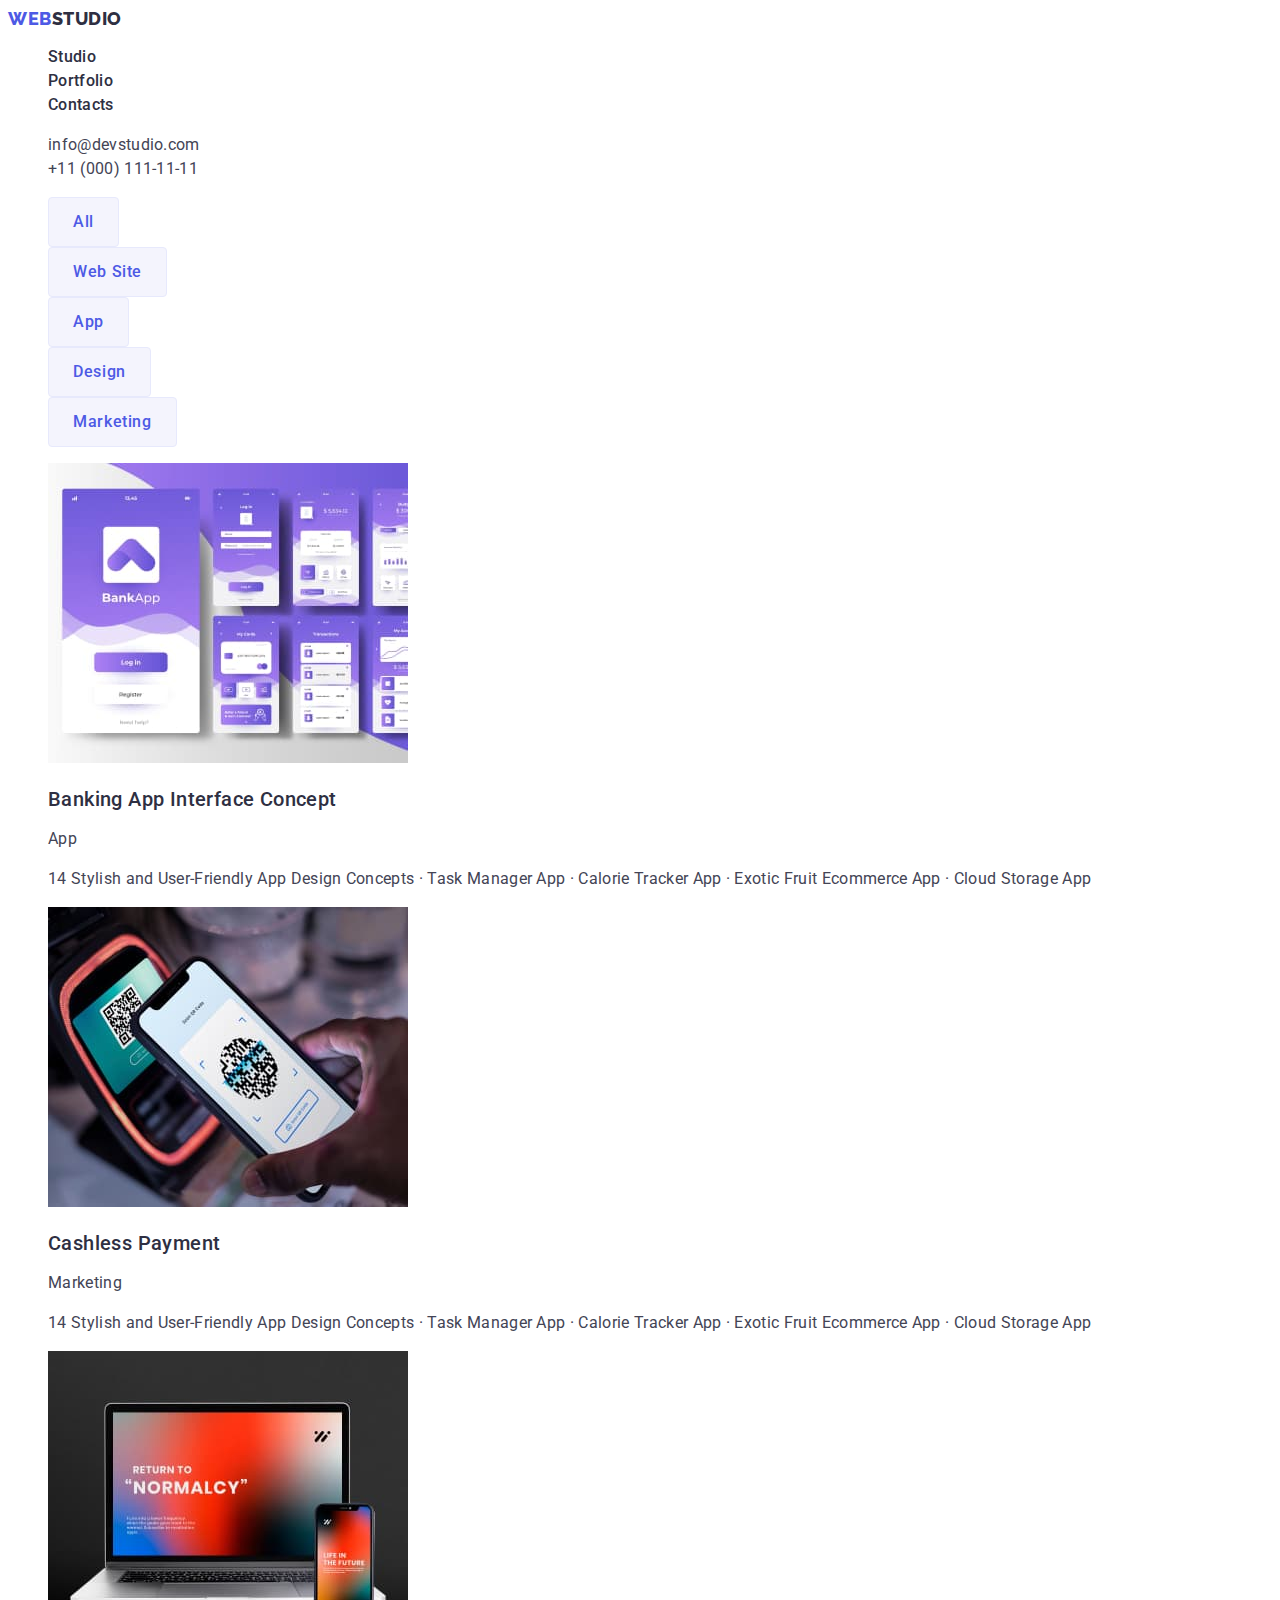
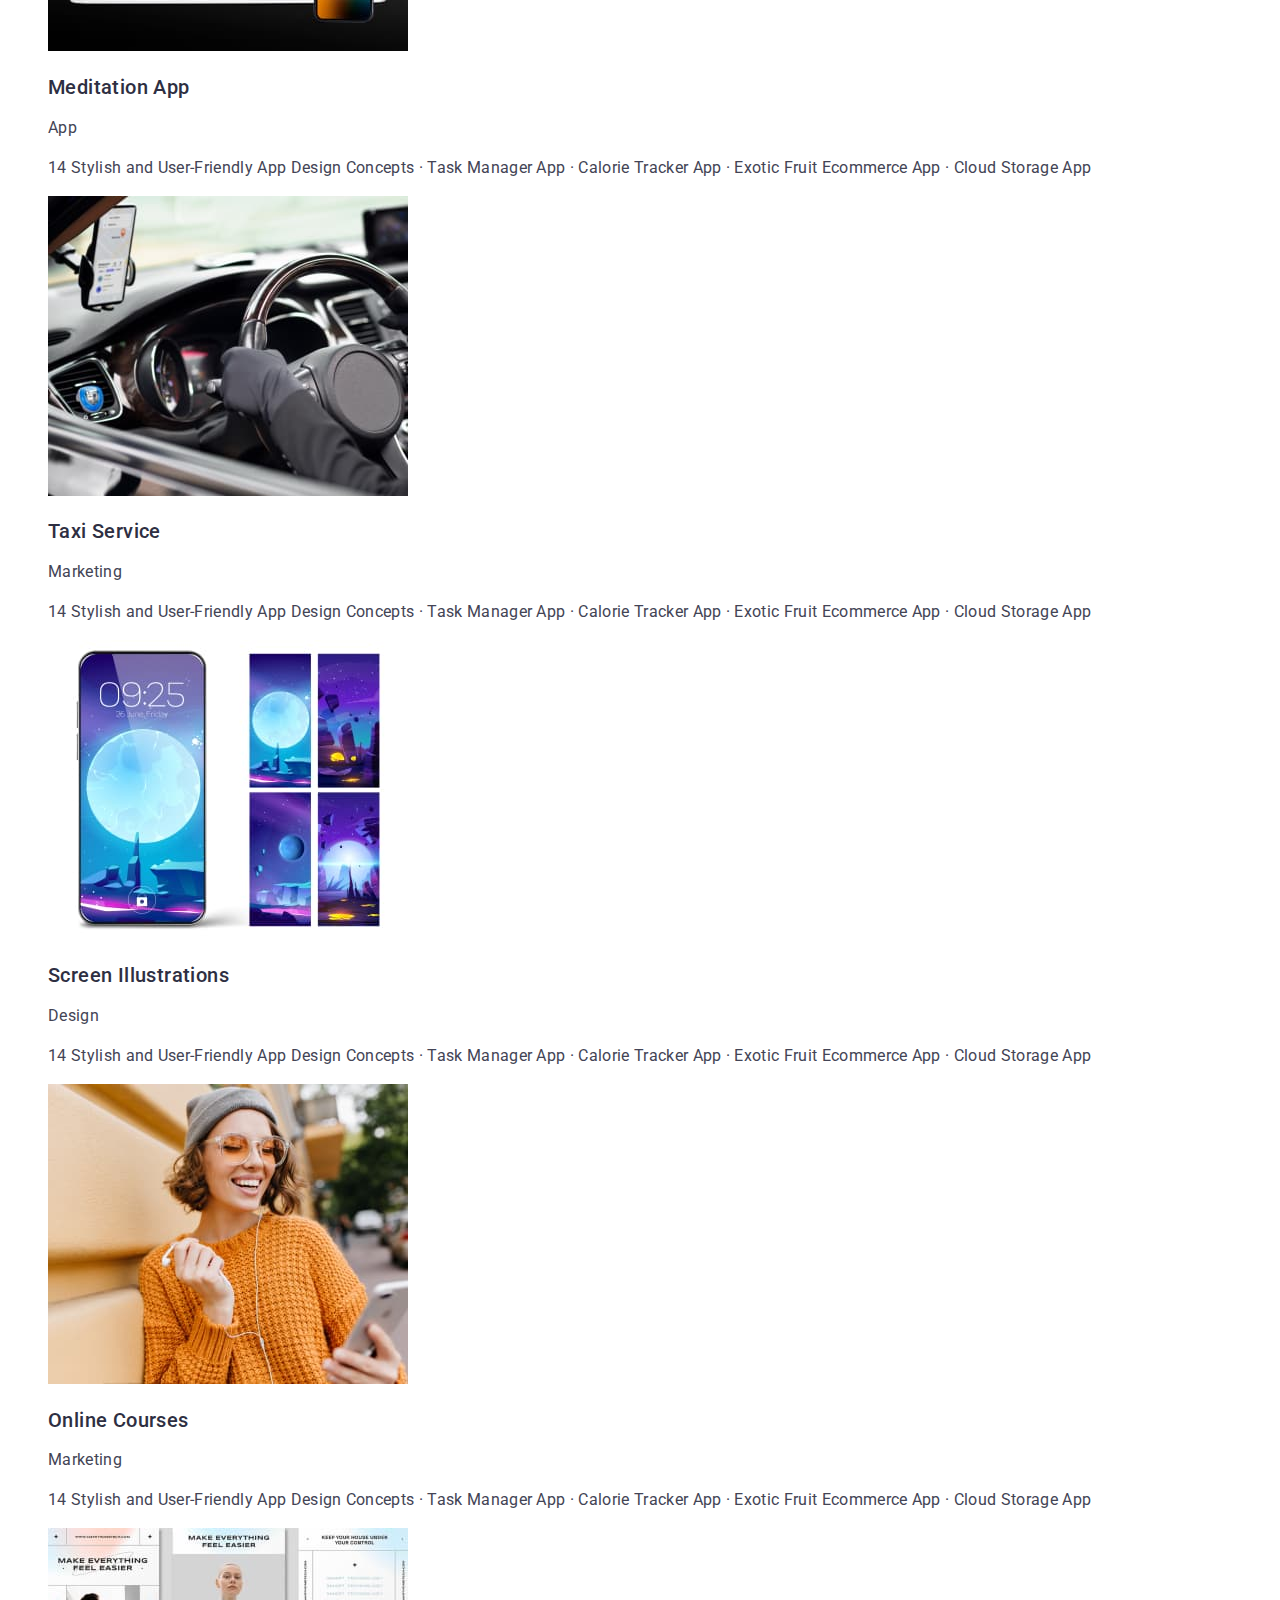
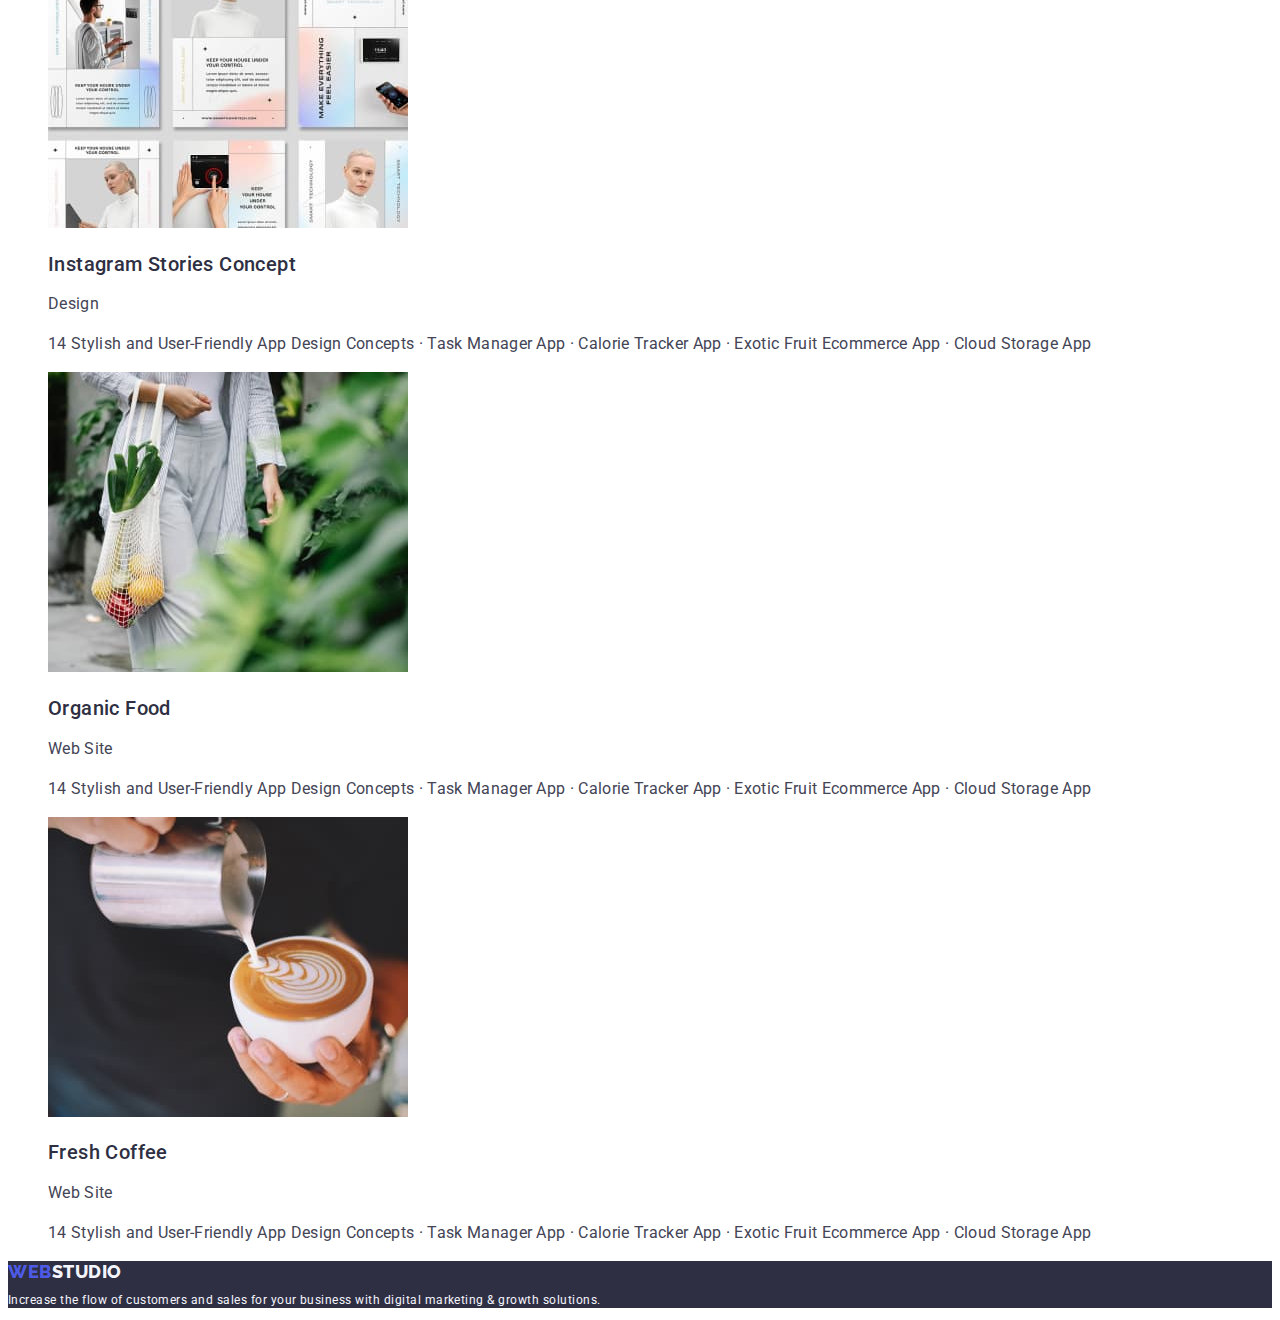
==== portfolio.html @ 677a444d "Initial commit" ====
<!DOCTYPE html>
<html lang="en">
  <head>
    <meta charset="UTF-8" />
    <meta http-equiv="X-UA-Compatible" content="IE=edge" />
    <meta name="viewport" content="width=device-width, initial-scale=1.0" />
    <title>Document</title>
    <link rel="preconnect" href="https://fonts.googleapis.com" />
    <link rel="preconnect" href="https://fonts.gstatic.com" crossorigin />
    <link
      href="https://fonts.googleapis.com/css2?family=Raleway:wght@800&family=Roboto:wght@400;500;700&display=swap"
      rel="stylesheet"
    />
    <link rel="stylesheet" href="./css/main.css" />
  </head>
  <body class="body">
    <!-- Header -->
    <header class="header">
      <nav>
        <a class="logo-left link" href="./index.html"
          >Web<span class="logo-right">Studio</span></a
        >
        <ul class="list">
          <li>
            <a class="nav-text link" href="./index.html">Studio</a>
          </li>
          <li>
            <a class="nav-text link" href="./portfolio.html">Portfolio</a>
          </li>
          <li>
            <a class="nav-text link" href="">Contacts</a>
          </li>
        </ul>
      </nav>
      <address class="contact-text">
        <ul class="list">
          <li>
            <a class="contact link" href="mailto:info@devstudio.com"
              >info@devstudio.com</a
            >
          </li>
          <li>
            <a class="contact link" href="tel:+110001111111"
              >+11 (000) 111-11-11</a
            >
          </li>
        </ul>
      </address>
    </header>
    <!-- Main -->
    <main>
      <!-- Portfolio section -->
      <section>
        <h1 hidden>Portfolio</h1>
        <!-- Filter / Kategoris -->
        <ul class="list">
          <li>
            <button class="btn-filter" type="button">All</button>
          </li>
          <li>
            <button class="btn-filter" type="button">Web Site</button>
          </li>
          <li>
            <button class="btn-filter" type="button">App</button>
          </li>
          <li>
            <button class="btn-filter" type="button">Design</button>
          </li>
          <li>
            <button class="btn-filter" type="button">Marketing</button>
          </li>
        </ul>
        <!-- Kategory -->
        <ul class="list">
          <li>
            <a class="link" href="">
              <img
                src="./images/portfolio/interface-concept.jpg"
                alt="Interface Concept"
                width="360"
                height="300"
              />
              <h2 class="title">Banking App Interface Concept</h2>
              <p class="text">App</p>
              <p class="text">
                14 Stylish and User-Friendly App Design Concepts · Task Manager
                App · Calorie Tracker App · Exotic Fruit Ecommerce App · Cloud
                Storage App
              </p>
            </a>
          </li>
          <li>
            <a class="link" href="">
              <img
                src="./images/portfolio/cashless-payment.jpg"
                alt="Cashless payment"
                width="360"
                height="300"
              />
              <h2 class="title">Cashless Payment</h2>
              <p class="text">Marketing</p>
              <p class="text">
                14 Stylish and User-Friendly App Design Concepts · Task Manager
                App · Calorie Tracker App · Exotic Fruit Ecommerce App · Cloud
                Storage App
              </p>
            </a>
          </li>
          <li>
            <a class="link" href="">
              <img
                src="./images/portfolio/meditation-app.jpg"
                alt="Meditation app"
                width="360"
                height="300"
              />
              <h2 class="title">Meditation App</h2>
              <p class="text">App</p>
              <p class="text">
                14 Stylish and User-Friendly App Design Concepts · Task Manager
                App · Calorie Tracker App · Exotic Fruit Ecommerce App · Cloud
                Storage App
              </p>
            </a>
          </li>
          <li>
            <a class="link" href="">
              <img
                src="./images/portfolio/taxi-service.jpg"
                alt="Taxi service"
                width="360"
                height="300"
              />
              <h2 class="title">Taxi Service</h2>
              <p class="text">Marketing</p>
              <p class="text">
                14 Stylish and User-Friendly App Design Concepts · Task Manager
                App · Calorie Tracker App · Exotic Fruit Ecommerce App · Cloud
                Storage App
              </p>
            </a>
          </li>
          <li>
            <a class="link" href="">
              <img
                src="./images/portfolio/screen-illustration.jpg"
                alt="Screen illustrations"
                width="360"
                height="300"
              />
              <h2 class="title">Screen Illustrations</h2>
              <p class="text">Design</p>
              <p class="text">
                14 Stylish and User-Friendly App Design Concepts · Task Manager
                App · Calorie Tracker App · Exotic Fruit Ecommerce App · Cloud
                Storage App
              </p>
            </a>
          </li>
          <li>
            <a class="link" href="">
              <img
                src="./images/portfolio/online-courses.jpg"
                alt="Online courses"
                width="360"
                height="300"
              />
              <h2 class="title">Online Courses</h2>
              <p class="text">Marketing</p>
              <p class="text">
                14 Stylish and User-Friendly App Design Concepts · Task Manager
                App · Calorie Tracker App · Exotic Fruit Ecommerce App · Cloud
                Storage App
              </p>
            </a>
          </li>
          <li>
            <a class="link" href="">
              <img
                src="./images/portfolio/instagram-concept.jpg"
                alt="Instagram concept"
                width="360"
                height="300"
              />
              <h2 class="title">Instagram Stories Concept</h2>
              <p class="text">Design</p>
              <p class="text">
                14 Stylish and User-Friendly App Design Concepts · Task Manager
                App · Calorie Tracker App · Exotic Fruit Ecommerce App · Cloud
                Storage App
              </p>
            </a>
          </li>
          <li>
            <a class="link" href="">
              <img
                src="./images/portfolio/organic-food.jpg"
                alt="Organic food"
                width="360"
                height="300"
              />
              <h2 class="title">Organic Food</h2>
              <p class="text">Web Site</p>
              <p class="text">
                14 Stylish and User-Friendly App Design Concepts · Task Manager
                App · Calorie Tracker App · Exotic Fruit Ecommerce App · Cloud
                Storage App
              </p>
            </a>
          </li>
          <li>
            <a class="link" href="">
              <img
                src="./images/portfolio/fresh-coffee.jpg"
                alt="Fresh coffee"
                width="360"
                height="300"
              />
              <h2 class="title">Fresh Coffee</h2>
              <p class="text">Web Site</p>
              <p class="text">
                14 Stylish and User-Friendly App Design Concepts · Task Manager
                App · Calorie Tracker App · Exotic Fruit Ecommerce App · Cloud
                Storage App
              </p>
            </a>
          </li>
        </ul>
      </section>
    </main>
    <!-- Footer -->
    <footer class="footer">
      <a class="logo-footer-left link" href="./index.html"
        >Web<span class="logo-footer-right">Studio</span></a
      >
      <p class="footer-text">
        Increase the flow of customers and sales for your business with digital
        marketing & growth solutions.
      </p>
    </footer>
  </body>
</html>
---- css/main.css ----
:root {
  --color-iris: #4d5ae5;
  --color-ocean: #404bbf;
  --color-navy-blue: #2e2f42;
  --color-green: #31d0aa;
  --color-slate: #434455;
  --color-light-slate: #8e8f99;
  --color-cornflower: #e7e9fc;
  --color-cloud: #f4f4fd;
  --color-navy-blue-modal: #2e2f42;
  --color-grey: #2e2f42;
  --color-white: #ffffff;
  --color-dairy: #fcfcfc;
}

body {
  background-color: var(--color-white);
  color: var(--color-slate);

  font-family: Roboto, sans-serif;
  line-height: 1.5;
  letter-spacing: 0.02em;
  text-transform: none;
}

/* Logo */

.logo-left {
  color: var(--color-iris);

  font-family: Raleway, sans-serif;
  font-weight: 800;
  font-size: 18px;
  line-height: 1.17;
  display: flex;
  align-items: center;
  letter-spacing: 0.03em;
  text-transform: uppercase;
}

.logo-right {
  color: var(--color-navy-blue);
}

.logo-footer-left {
  color: var(--color-iris);

  font-family: Raleway, sans-serif;
  font-weight: 800;
  font-size: 18px;
  line-height: 1.17;
  display: flex;
  align-items: center;
  letter-spacing: 0.03em;
  text-transform: uppercase;
}

.logo-footer-right {
  color: var(--color-cloud);
}

/* Link */

.link {
  text-decoration: none;
}

.nav-text {
  color: var(--color-navy-blue);

  font-weight: 500;
}

.nav-text:hover,
.nav-text:focus {
  color: var(--color-ocean);
  text-decoration: underline;
  border-radius: 2px;
}

.contact-text {
  font-style: normal;
}

.contact {
  color: inherit;
}

.contact:hover,
.contact:focus {
  color: var(--color-ocean);
}

/* Sections */

.section-hero {
  background-color: var(--color-navy-blue);
}

.section-team {
  background-color: var(--color-cloud);
}

.team-back {
  background-color: var(--color-white);
}

.footer {
  background-color: var(--color-navy-blue);
  color: var(--color-cloud);
}

/* Buttons */

.btn-hero {
  color: var(--color-white);
  background-color: var(--color-iris);
  box-shadow: 0px 4px 4px rgba(0, 0, 0, 0.15);
  border-radius: 4px;

  font-family: inherit;
  font-weight: 500;
  font-size: inherit;
  line-height: 1.5;
  letter-spacing: 0.04em;
  display: flex;
  flex-direction: row;
  align-items: flex-start;
  padding: 16px 32px;
  gap: 10px;

  cursor: pointer;
}

.btn-hero:hover,
.btn-hero:focus {
  background-color: var(--color-ocean);
}

.btn-filter {
  color: var(--color-iris);
  background-color: var(--color-cloud);
  border: 1px solid var(--color-cornflower);
  border-radius: 4px;

  font-family: inherit;
  font-weight: 500;
  font-size: 16px;
  line-height: 1.5;
  text-align: center;
  letter-spacing: 0.04em;
  display: flex;
  flex-direction: row;
  justify-content: center;
  align-items: center;
  padding: 12px 24px;

  cursor: pointer;
}

.btn-filter:hover,
.btn-filter:focus {
  color: var(--color-white);
  background-color: var(--color-ocean);
}

/* Text */

.text {
  color: var(--color-slate);

  font-size: 16px;
  line-height: 1.5;
  letter-spacing: 0.02em;
}

.hero-title {
  color: var(--color-white);

  font-size: 56px;
  font-weight: 700;
  line-height: 1.07;
  text-align: center;
  letter-spacing: 0.02em;
}

.section-title {
  color: var(--color-navy-blue);

  font-size: 36px;
  font-weight: 700;
  line-height: 1.11;
  text-align: center;
  text-transform: capitalize;
  letter-spacing: 0.02em;
}

.title {
  color: var(--color-navy-blue);

  font-size: 20px;
  font-weight: 500;
  line-height: 1.2;
  letter-spacing: 0.02em;
}

.footer-text {
  color: var(--color-cloud);

  font-size: 12px;
  line-height: 1.16;
  letter-spacing: 0.04em;
}

/* List */

.list {
  list-style-type: none;
}
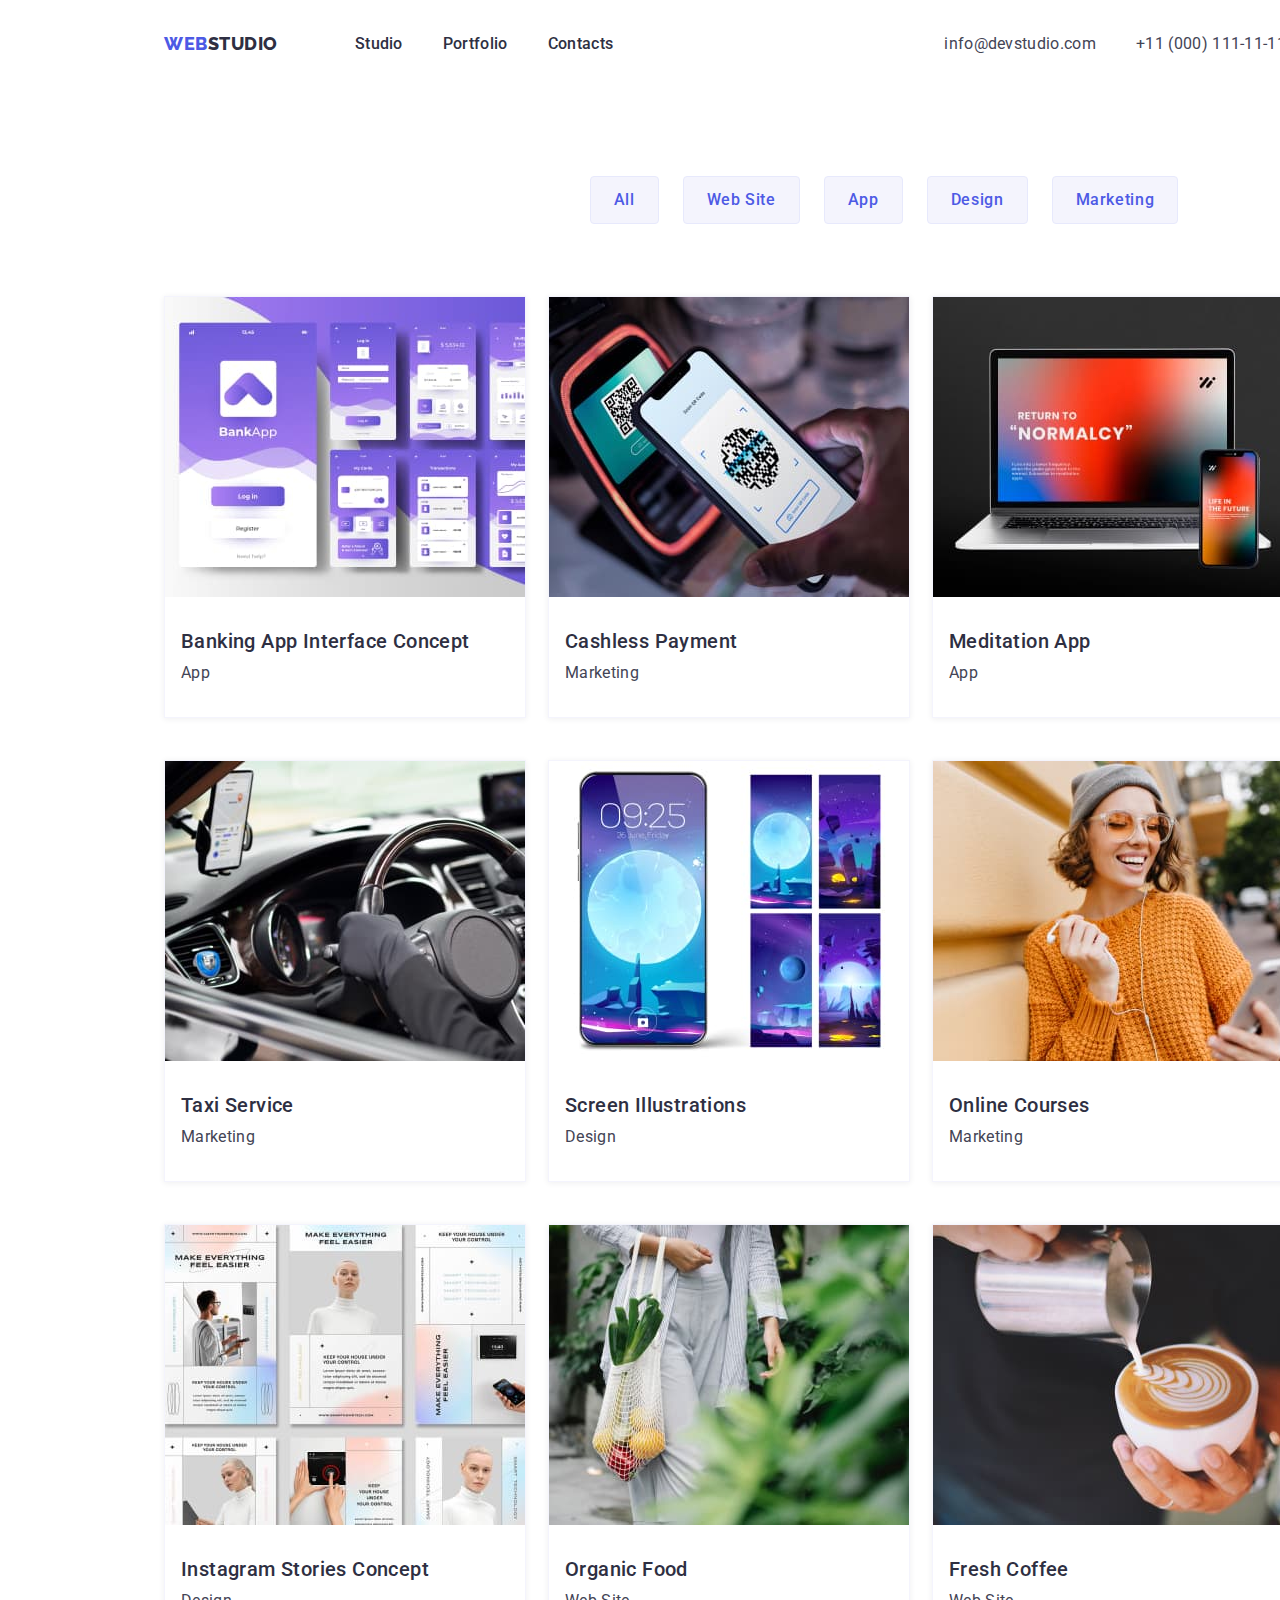
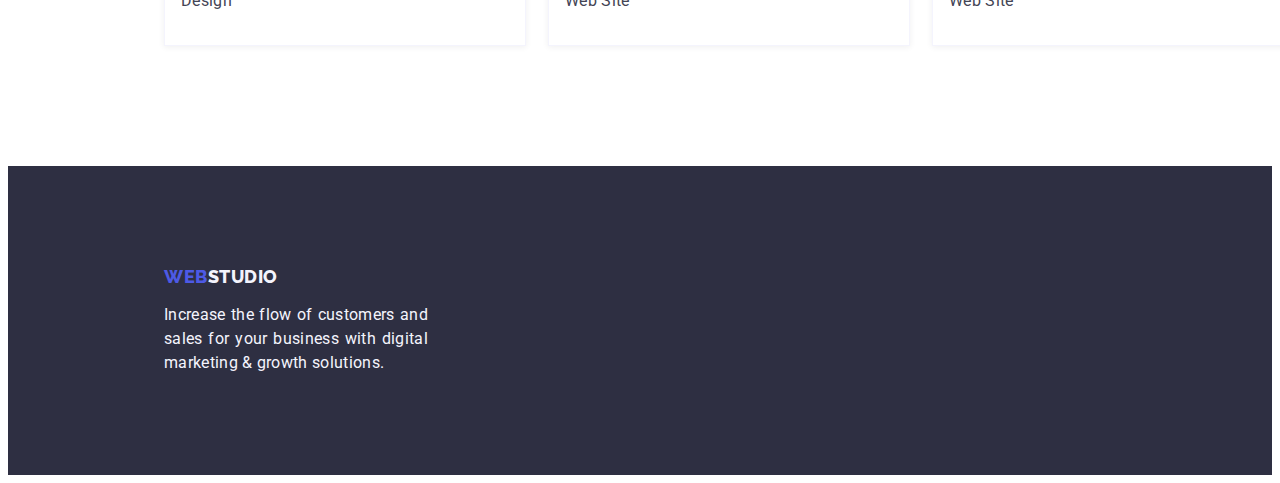
==== commit ca3be380: "HW3 v1.0" ====
--- a/portfolio.html
+++ b/portfolio.html
@@ -5,238 +5,257 @@
     <meta http-equiv="X-UA-Compatible" content="IE=edge" />
     <meta name="viewport" content="width=device-width, initial-scale=1.0" />
     <title>Document</title>
+    <link
+      rel="stylesheet"
+      href="https://cdnjs.cloudflare.com/ajax/libs/modern-normalize/1.1.0/modern-normalize.min.css"
+      integrity="sha512-wpPYUAdjBVSE4KJnH1VR1HeZfpl1ub8YT/NKx4PuQ5NmX2tKuGu6U/JRp5y+Y8XG2tV+wKQpNHVUX03MfMFn9Q=="
+      crossorigin="anonymous"
+      referrerpolicy="no-referrer"
+    />
     <link rel="preconnect" href="https://fonts.googleapis.com" />
     <link rel="preconnect" href="https://fonts.gstatic.com" crossorigin />
     <link
-      href="https://fonts.googleapis.com/css2?family=Raleway:wght@800&family=Roboto:wght@400;500;700&display=swap"
+      href="https://fonts.googleapis.com/css2?family=Raleway:wght@800&family=Roboto:wght@400;500;700;900&display=swap"
       rel="stylesheet"
     />
     <link rel="stylesheet" href="./css/main.css" />
   </head>
-  <body class="body">
+  <body>
     <!-- Header -->
-    <header class="header">
-      <nav>
-        <a class="logo-left link" href="./index.html"
-          >Web<span class="logo-right">Studio</span></a
+    <header>
+      <div class="header-container container">
+        <a class="header-logo-left link" href="./index.html"
+          >Web<span class="header-logo-right">Studio</span></a
         >
-        <ul class="list">
-          <li>
-            <a class="nav-text link" href="./index.html">Studio</a>
-          </li>
-          <li>
-            <a class="nav-text link" href="./portfolio.html">Portfolio</a>
-          </li>
-          <li>
-            <a class="nav-text link" href="">Contacts</a>
-          </li>
-        </ul>
-      </nav>
-      <address class="contact-text">
-        <ul class="list">
-          <li>
-            <a class="contact link" href="mailto:info@devstudio.com"
-              >info@devstudio.com</a
-            >
-          </li>
-          <li>
-            <a class="contact link" href="tel:+110001111111"
-              >+11 (000) 111-11-11</a
-            >
-          </li>
-        </ul>
-      </address>
+        <nav>
+          <ul class="header-nav list">
+            <li>
+              <a class="header-nav-link link" href="./index.html">Studio</a>
+            </li>
+            <li>
+              <a class="header-nav-link link" href="./portfolio.html"
+                >Portfolio</a
+              >
+            </li>
+            <li>
+              <a class="header-nav-link link" href="">Contacts</a>
+            </li>
+          </ul>
+        </nav>
+        <address>
+          <ul class="header-contact-list list">
+            <li>
+              <a class="header-contact link" href="mailto:info@devstudio.com"
+                >info@devstudio.com</a
+              >
+            </li>
+            <li>
+              <a class="header-contact link" href="tel:+110001111111"
+                >+11 (000) 111-11-11</a
+              >
+            </li>
+          </ul>
+        </address>
+      </div>
     </header>
     <!-- Main -->
     <main>
       <!-- Portfolio section -->
       <section>
-        <h1 hidden>Portfolio</h1>
-        <!-- Filter / Kategoris -->
-        <ul class="list">
-          <li>
-            <button class="btn-filter" type="button">All</button>
-          </li>
-          <li>
-            <button class="btn-filter" type="button">Web Site</button>
-          </li>
-          <li>
-            <button class="btn-filter" type="button">App</button>
-          </li>
-          <li>
-            <button class="btn-filter" type="button">Design</button>
-          </li>
-          <li>
-            <button class="btn-filter" type="button">Marketing</button>
-          </li>
-        </ul>
+        <div class="container">
+          <h1 hidden>Portfolio</h1>
+          <!-- Filter / Kategoris -->
+          <ul class="filter list">
+            <li>
+              <button class="filter-button" type="button">All</button>
+            </li>
+            <li>
+              <button class="filter-button" type="button">Web Site</button>
+            </li>
+            <li>
+              <button class="filter-button" type="button">App</button>
+            </li>
+            <li>
+              <button class="filter-button" type="button">Design</button>
+            </li>
+            <li>
+              <button class="filter-button" type="button">Marketing</button>
+            </li>
+          </ul>
+        </div>
         <!-- Kategory -->
-        <ul class="list">
-          <li>
-            <a class="link" href="">
-              <img
-                src="./images/portfolio/interface-concept.jpg"
-                alt="Interface Concept"
-                width="360"
-                height="300"
-              />
-              <h2 class="title">Banking App Interface Concept</h2>
-              <p class="text">App</p>
-              <p class="text">
-                14 Stylish and User-Friendly App Design Concepts · Task Manager
-                App · Calorie Tracker App · Exotic Fruit Ecommerce App · Cloud
-                Storage App
-              </p>
-            </a>
-          </li>
-          <li>
-            <a class="link" href="">
-              <img
-                src="./images/portfolio/cashless-payment.jpg"
-                alt="Cashless payment"
-                width="360"
-                height="300"
-              />
-              <h2 class="title">Cashless Payment</h2>
-              <p class="text">Marketing</p>
-              <p class="text">
-                14 Stylish and User-Friendly App Design Concepts · Task Manager
-                App · Calorie Tracker App · Exotic Fruit Ecommerce App · Cloud
-                Storage App
-              </p>
-            </a>
-          </li>
-          <li>
-            <a class="link" href="">
-              <img
-                src="./images/portfolio/meditation-app.jpg"
-                alt="Meditation app"
-                width="360"
-                height="300"
-              />
-              <h2 class="title">Meditation App</h2>
-              <p class="text">App</p>
-              <p class="text">
-                14 Stylish and User-Friendly App Design Concepts · Task Manager
-                App · Calorie Tracker App · Exotic Fruit Ecommerce App · Cloud
-                Storage App
-              </p>
-            </a>
-          </li>
-          <li>
-            <a class="link" href="">
-              <img
-                src="./images/portfolio/taxi-service.jpg"
-                alt="Taxi service"
-                width="360"
-                height="300"
-              />
-              <h2 class="title">Taxi Service</h2>
-              <p class="text">Marketing</p>
-              <p class="text">
-                14 Stylish and User-Friendly App Design Concepts · Task Manager
-                App · Calorie Tracker App · Exotic Fruit Ecommerce App · Cloud
-                Storage App
-              </p>
-            </a>
-          </li>
-          <li>
-            <a class="link" href="">
-              <img
-                src="./images/portfolio/screen-illustration.jpg"
-                alt="Screen illustrations"
-                width="360"
-                height="300"
-              />
-              <h2 class="title">Screen Illustrations</h2>
-              <p class="text">Design</p>
-              <p class="text">
-                14 Stylish and User-Friendly App Design Concepts · Task Manager
-                App · Calorie Tracker App · Exotic Fruit Ecommerce App · Cloud
-                Storage App
-              </p>
-            </a>
-          </li>
-          <li>
-            <a class="link" href="">
-              <img
-                src="./images/portfolio/online-courses.jpg"
-                alt="Online courses"
-                width="360"
-                height="300"
-              />
-              <h2 class="title">Online Courses</h2>
-              <p class="text">Marketing</p>
-              <p class="text">
-                14 Stylish and User-Friendly App Design Concepts · Task Manager
-                App · Calorie Tracker App · Exotic Fruit Ecommerce App · Cloud
-                Storage App
-              </p>
-            </a>
-          </li>
-          <li>
-            <a class="link" href="">
-              <img
-                src="./images/portfolio/instagram-concept.jpg"
-                alt="Instagram concept"
-                width="360"
-                height="300"
-              />
-              <h2 class="title">Instagram Stories Concept</h2>
-              <p class="text">Design</p>
-              <p class="text">
-                14 Stylish and User-Friendly App Design Concepts · Task Manager
-                App · Calorie Tracker App · Exotic Fruit Ecommerce App · Cloud
-                Storage App
-              </p>
-            </a>
-          </li>
-          <li>
-            <a class="link" href="">
-              <img
-                src="./images/portfolio/organic-food.jpg"
-                alt="Organic food"
-                width="360"
-                height="300"
-              />
-              <h2 class="title">Organic Food</h2>
-              <p class="text">Web Site</p>
-              <p class="text">
-                14 Stylish and User-Friendly App Design Concepts · Task Manager
-                App · Calorie Tracker App · Exotic Fruit Ecommerce App · Cloud
-                Storage App
-              </p>
-            </a>
-          </li>
-          <li>
-            <a class="link" href="">
-              <img
-                src="./images/portfolio/fresh-coffee.jpg"
-                alt="Fresh coffee"
-                width="360"
-                height="300"
-              />
-              <h2 class="title">Fresh Coffee</h2>
-              <p class="text">Web Site</p>
-              <p class="text">
-                14 Stylish and User-Friendly App Design Concepts · Task Manager
-                App · Calorie Tracker App · Exotic Fruit Ecommerce App · Cloud
-                Storage App
-              </p>
-            </a>
-          </li>
-        </ul>
+        <div class="container">
+          <ul class="portfolio list">
+            <li class="portfolio-card">
+              <a class="link" href="">
+                <img
+                  src="./images/portfolio/interface-concept.jpg"
+                  alt="Interface Concept"
+                  width="360"
+                  height="300"
+                />
+                <h2 class="title portfolio-title">
+                  Banking App Interface Concept
+                </h2>
+                <p class="text portfolio-text">App</p>
+                <p hidden class="text">
+                  14 Stylish and User-Friendly App Design Concepts · Task
+                  Manager App · Calorie Tracker App · Exotic Fruit Ecommerce App
+                  · Cloud Storage App
+                </p>
+              </a>
+            </li>
+            <li class="portfolio-card">
+              <a class="link" href="">
+                <img
+                  src="./images/portfolio/cashless-payment.jpg"
+                  alt="Cashless payment"
+                  width="360"
+                  height="300"
+                />
+                <h2 class="title portfolio-title">Cashless Payment</h2>
+                <p class="text portfolio-text">Marketing</p>
+                <p hidden class="text">
+                  14 Stylish and User-Friendly App Design Concepts · Task
+                  Manager App · Calorie Tracker App · Exotic Fruit Ecommerce App
+                  · Cloud Storage App
+                </p>
+              </a>
+            </li>
+            <li class="portfolio-card">
+              <a class="link" href="">
+                <img
+                  src="./images/portfolio/meditation-app.jpg"
+                  alt="Meditation app"
+                  width="360"
+                  height="300"
+                />
+                <h2 class="title portfolio-title">Meditation App</h2>
+                <p class="text portfolio-text">App</p>
+                <p hidden class="text">
+                  14 Stylish and User-Friendly App Design Concepts · Task
+                  Manager App · Calorie Tracker App · Exotic Fruit Ecommerce App
+                  · Cloud Storage App
+                </p>
+              </a>
+            </li>
+            <li class="portfolio-card">
+              <a class="link" href="">
+                <img
+                  src="./images/portfolio/taxi-service.jpg"
+                  alt="Taxi service"
+                  width="360"
+                  height="300"
+                />
+                <h2 class="title portfolio-title">Taxi Service</h2>
+                <p class="text portfolio-text">Marketing</p>
+                <p hidden class="text">
+                  14 Stylish and User-Friendly App Design Concepts · Task
+                  Manager App · Calorie Tracker App · Exotic Fruit Ecommerce App
+                  · Cloud Storage App
+                </p>
+              </a>
+            </li>
+            <li class="portfolio-card">
+              <a class="link" href="">
+                <img
+                  src="./images/portfolio/screen-illustration.jpg"
+                  alt="Screen illustrations"
+                  width="360"
+                  height="300"
+                />
+                <h2 class="title portfolio-title">Screen Illustrations</h2>
+                <p class="text portfolio-text">Design</p>
+                <p hidden class="text">
+                  14 Stylish and User-Friendly App Design Concepts · Task
+                  Manager App · Calorie Tracker App · Exotic Fruit Ecommerce App
+                  · Cloud Storage App
+                </p>
+              </a>
+            </li>
+            <li class="portfolio-card">
+              <a class="link" href="">
+                <img
+                  src="./images/portfolio/online-courses.jpg"
+                  alt="Online courses"
+                  width="360"
+                  height="300"
+                />
+                <h2 class="title portfolio-title">Online Courses</h2>
+                <p class="text portfolio-text">Marketing</p>
+                <p hidden class="text">
+                  14 Stylish and User-Friendly App Design Concepts · Task
+                  Manager App · Calorie Tracker App · Exotic Fruit Ecommerce App
+                  · Cloud Storage App
+                </p>
+              </a>
+            </li>
+            <li class="portfolio-card">
+              <a class="link" href="">
+                <img
+                  src="./images/portfolio/instagram-concept.jpg"
+                  alt="Instagram concept"
+                  width="360"
+                  height="300"
+                />
+                <h2 class="title portfolio-title">Instagram Stories Concept</h2>
+                <p class="text portfolio-text">Design</p>
+                <p hidden class="text">
+                  14 Stylish and User-Friendly App Design Concepts · Task
+                  Manager App · Calorie Tracker App · Exotic Fruit Ecommerce App
+                  · Cloud Storage App
+                </p>
+              </a>
+            </li>
+            <li class="portfolio-card">
+              <a class="link" href="">
+                <img
+                  src="./images/portfolio/organic-food.jpg"
+                  alt="Organic food"
+                  width="360"
+                  height="300"
+                />
+                <h2 class="title portfolio-title">Organic Food</h2>
+                <p class="text portfolio-text">Web Site</p>
+                <p hidden class="text">
+                  14 Stylish and User-Friendly App Design Concepts · Task
+                  Manager App · Calorie Tracker App · Exotic Fruit Ecommerce App
+                  · Cloud Storage App
+                </p>
+              </a>
+            </li>
+            <li class="portfolio-card">
+              <a class="link" href="">
+                <img
+                  src="./images/portfolio/fresh-coffee.jpg"
+                  alt="Fresh coffee"
+                  width="360"
+                  height="300"
+                />
+                <h2 class="title portfolio-title">Fresh Coffee</h2>
+                <p class="text portfolio-text">Web Site</p>
+                <p hidden class="text">
+                  14 Stylish and User-Friendly App Design Concepts · Task
+                  Manager App · Calorie Tracker App · Exotic Fruit Ecommerce App
+                  · Cloud Storage App
+                </p>
+              </a>
+            </li>
+          </ul>
+        </div>
       </section>
     </main>
     <!-- Footer -->
     <footer class="footer">
-      <a class="logo-footer-left link" href="./index.html"
-        >Web<span class="logo-footer-right">Studio</span></a
-      >
-      <p class="footer-text">
-        Increase the flow of customers and sales for your business with digital
-        marketing & growth solutions.
-      </p>
+      <div class="container">
+        <a class="logo-footer-left link" href="./index.html"
+          >Web<span class="logo-footer-right">Studio</span></a
+        >
+        <p class="footer-text">
+          Increase the flow of customers and sales for your business with
+          digital marketing & growth solutions.
+        </p>
+      </div>
     </footer>
   </body>
 </html>
--- a/css/main.css
+++ b/css/main.css
@@ -23,96 +23,174 @@
   text-transform: none;
 }
 
-/* Logo */
-
-.logo-left {
+/* Reset start */
+
+h1,
+h2,
+h3,
+h4,
+h5,
+h6,
+p {
+  margin: 0;
+}
+
+img {
+  display: block;
+}
+
+.list {
+  list-style-type: none;
+  padding: 0;
+  margin: 0;
+}
+
+button {
+  cursor: pointer;
+}
+
+.container {
+  width: 1440px;
+  margin: 0 auto;
+  padding: 0 156px;
+
+  /* outline: 2px solid red;
+  outline-offset: -2px; */
+}
+
+/* Link */
+
+.link {
+  text-decoration: none;
+}
+
+/* Text */
+
+.section-title {
+  color: var(--color-navy-blue);
+
+  font-size: 36px;
+  font-weight: 700;
+  line-height: 1.11;
+  text-align: center;
+  text-transform: capitalize;
+  letter-spacing: 0.02em;
+
+  padding: 120px 0 72px 0;
+}
+
+.title {
+  color: var(--color-navy-blue);
+
+  font-size: 20px;
+  font-weight: 500;
+  line-height: 1.2;
+  letter-spacing: 0.02em;
+
+  margin-top: 120px;
+}
+
+.text {
+  color: var(--color-slate);
+
+  font-size: 16px;
+  max-width: 264px;
+  line-height: 1.5;
+  letter-spacing: 0.02em;
+
+  margin-top: 8px;
+}
+
+/* Header */
+
+.header-container {
+  display: flex;
+  align-items: center;
+}
+
+.header-logo-left {
   color: var(--color-iris);
 
   font-family: Raleway, sans-serif;
   font-weight: 800;
   font-size: 18px;
   line-height: 1.17;
-  display: flex;
-  align-items: center;
   letter-spacing: 0.03em;
   text-transform: uppercase;
-}
-
-.logo-right {
+
+  display: flex;
+  align-items: center;
+  margin-right: 77px;
+}
+
+.header-logo-right {
   color: var(--color-navy-blue);
 }
 
-.logo-footer-left {
-  color: var(--color-iris);
-
-  font-family: Raleway, sans-serif;
-  font-weight: 800;
-  font-size: 18px;
-  line-height: 1.17;
-  display: flex;
-  align-items: center;
-  letter-spacing: 0.03em;
-  text-transform: uppercase;
-}
-
-.logo-footer-right {
-  color: var(--color-cloud);
-}
-
-/* Link */
-
-.link {
-  text-decoration: none;
-}
-
-.nav-text {
+.header-nav {
+  display: flex;
+  align-items: center;
+  margin-right: 331px;
+  gap: 40px;
+}
+
+.header-nav-link {
   color: var(--color-navy-blue);
 
   font-weight: 500;
-}
-
-.nav-text:hover,
-.nav-text:focus {
+
+  display: block;
+  padding: 24px 0;
+}
+
+.header-nav-link:hover,
+.header-nav-link:focus {
   color: var(--color-ocean);
   text-decoration: underline;
   border-radius: 2px;
 }
 
-.contact-text {
+.header-contact-list {
   font-style: normal;
-}
-
-.contact {
+
+  display: flex;
+  gap: 40px;
+}
+
+.header-contact {
   color: inherit;
-}
-
-.contact:hover,
-.contact:focus {
+
+  display: block;
+  padding: 24px 0;
+}
+
+.header-contact:hover,
+.header-contact:focus {
   color: var(--color-ocean);
 }
 
-/* Sections */
-
-.section-hero {
+/* Hero section */
+
+.hero {
   background-color: var(--color-navy-blue);
-}
-
-.section-team {
-  background-color: var(--color-cloud);
-}
-
-.team-back {
-  background-color: var(--color-white);
-}
-
-.footer {
-  background-color: var(--color-navy-blue);
-  color: var(--color-cloud);
-}
-
-/* Buttons */
-
-.btn-hero {
+  height: 603px;
+}
+
+.hero-title {
+  color: var(--color-white);
+
+  width: 492px;
+
+  font-size: 56px;
+  font-weight: 600;
+  line-height: 1.07;
+  text-align: center;
+
+  margin: 0 auto;
+  padding: 192px 0 48px 0;
+}
+
+.hero-button {
   color: var(--color-white);
   background-color: var(--color-iris);
   box-shadow: 0px 4px 4px rgba(0, 0, 0, 0.15);
@@ -123,13 +201,12 @@
   font-size: inherit;
   line-height: 1.5;
   letter-spacing: 0.04em;
-  display: flex;
-  flex-direction: row;
+
+  display: flex;
   align-items: flex-start;
   padding: 16px 32px;
   gap: 10px;
-
-  cursor: pointer;
+  margin: 0 auto;
 }
 
 .btn-hero:hover,
@@ -137,7 +214,93 @@
   background-color: var(--color-ocean);
 }
 
-.btn-filter {
+/* About section */
+
+.about {
+  display: flex;
+  gap: 24px;
+}
+
+/* Gallery section */
+
+.gallery {
+  display: flex;
+  gap: 24px;
+  margin-bottom: 120px;
+}
+
+/* Team section */
+
+.team {
+  background-color: var(--color-cloud);
+}
+
+.team-list {
+  display: flex;
+  gap: 24px;
+}
+
+.team-card {
+  background-color: var(--color-white);
+
+  display: flex;
+  flex-direction: column;
+  align-items: center;
+  margin-bottom: 120px;
+}
+
+.team-title {
+  margin-top: 32px;
+}
+
+.team-text {
+  margin-bottom: 32px;
+}
+
+/* Footer section */
+
+.footer {
+  background-color: var(--color-navy-blue);
+}
+
+.logo-footer-left {
+  color: var(--color-iris);
+
+  font-family: Raleway, sans-serif;
+  font-weight: 800;
+  font-size: 18px;
+  line-height: 1.17;
+  letter-spacing: 0.03em;
+  text-transform: uppercase;
+
+  display: block;
+  padding: 100px 0 16px 0;
+}
+
+.logo-footer-right {
+  color: var(--color-cloud);
+}
+
+.footer-text {
+  color: var(--color-cloud);
+
+  width: 264px;
+
+  text-align: justify;
+  padding-bottom: 100px;
+}
+
+/* Portfolio section */
+/* Filter */
+
+.filter {
+  display: flex;
+  justify-content: center;
+  margin: 96px 0 72px 0;
+  gap: 24px;
+}
+
+.filter-button {
   color: var(--color-iris);
   background-color: var(--color-cloud);
   border: 1px solid var(--color-cornflower);
@@ -149,71 +312,39 @@
   line-height: 1.5;
   text-align: center;
   letter-spacing: 0.04em;
+
   display: flex;
   flex-direction: row;
   justify-content: center;
   align-items: center;
-  padding: 12px 24px;
-
-  cursor: pointer;
-}
-
-.btn-filter:hover,
-.btn-filter:focus {
+  padding: 11px 23px;
+}
+
+.filter-button:hover,
+.filter-button:focus {
   color: var(--color-white);
   background-color: var(--color-ocean);
 }
 
-/* Text */
-
-.text {
-  color: var(--color-slate);
-
-  font-size: 16px;
-  line-height: 1.5;
-  letter-spacing: 0.02em;
-}
-
-.hero-title {
-  color: var(--color-white);
-
-  font-size: 56px;
-  font-weight: 700;
-  line-height: 1.07;
-  text-align: center;
-  letter-spacing: 0.02em;
-}
-
-.section-title {
-  color: var(--color-navy-blue);
-
-  font-size: 36px;
-  font-weight: 700;
-  line-height: 1.11;
-  text-align: center;
-  text-transform: capitalize;
-  letter-spacing: 0.02em;
-}
-
-.title {
-  color: var(--color-navy-blue);
-
-  font-size: 20px;
-  font-weight: 500;
-  line-height: 1.2;
-  letter-spacing: 0.02em;
-}
-
-.footer-text {
-  color: var(--color-cloud);
-
-  font-size: 12px;
-  line-height: 1.16;
-  letter-spacing: 0.04em;
-}
-
-/* List */
-
-.list {
-  list-style-type: none;
-}
+/* Portfolio */
+
+.portfolio {
+  display: flex;
+  flex-wrap: wrap;
+  gap: 42px 22px;
+  margin-bottom: 120px;
+}
+
+.portfolio-card {
+  background: var(--color-white);
+  border: 0.5px solid var(--color-cloud);
+  box-shadow: 0px 1px 6px rgba(46, 47, 66, 0.08);
+}
+
+.portfolio-title {
+  margin: 32px 0 0 16px;
+}
+
+.portfolio-text {
+  margin: 8px 0 32px 16px;
+}
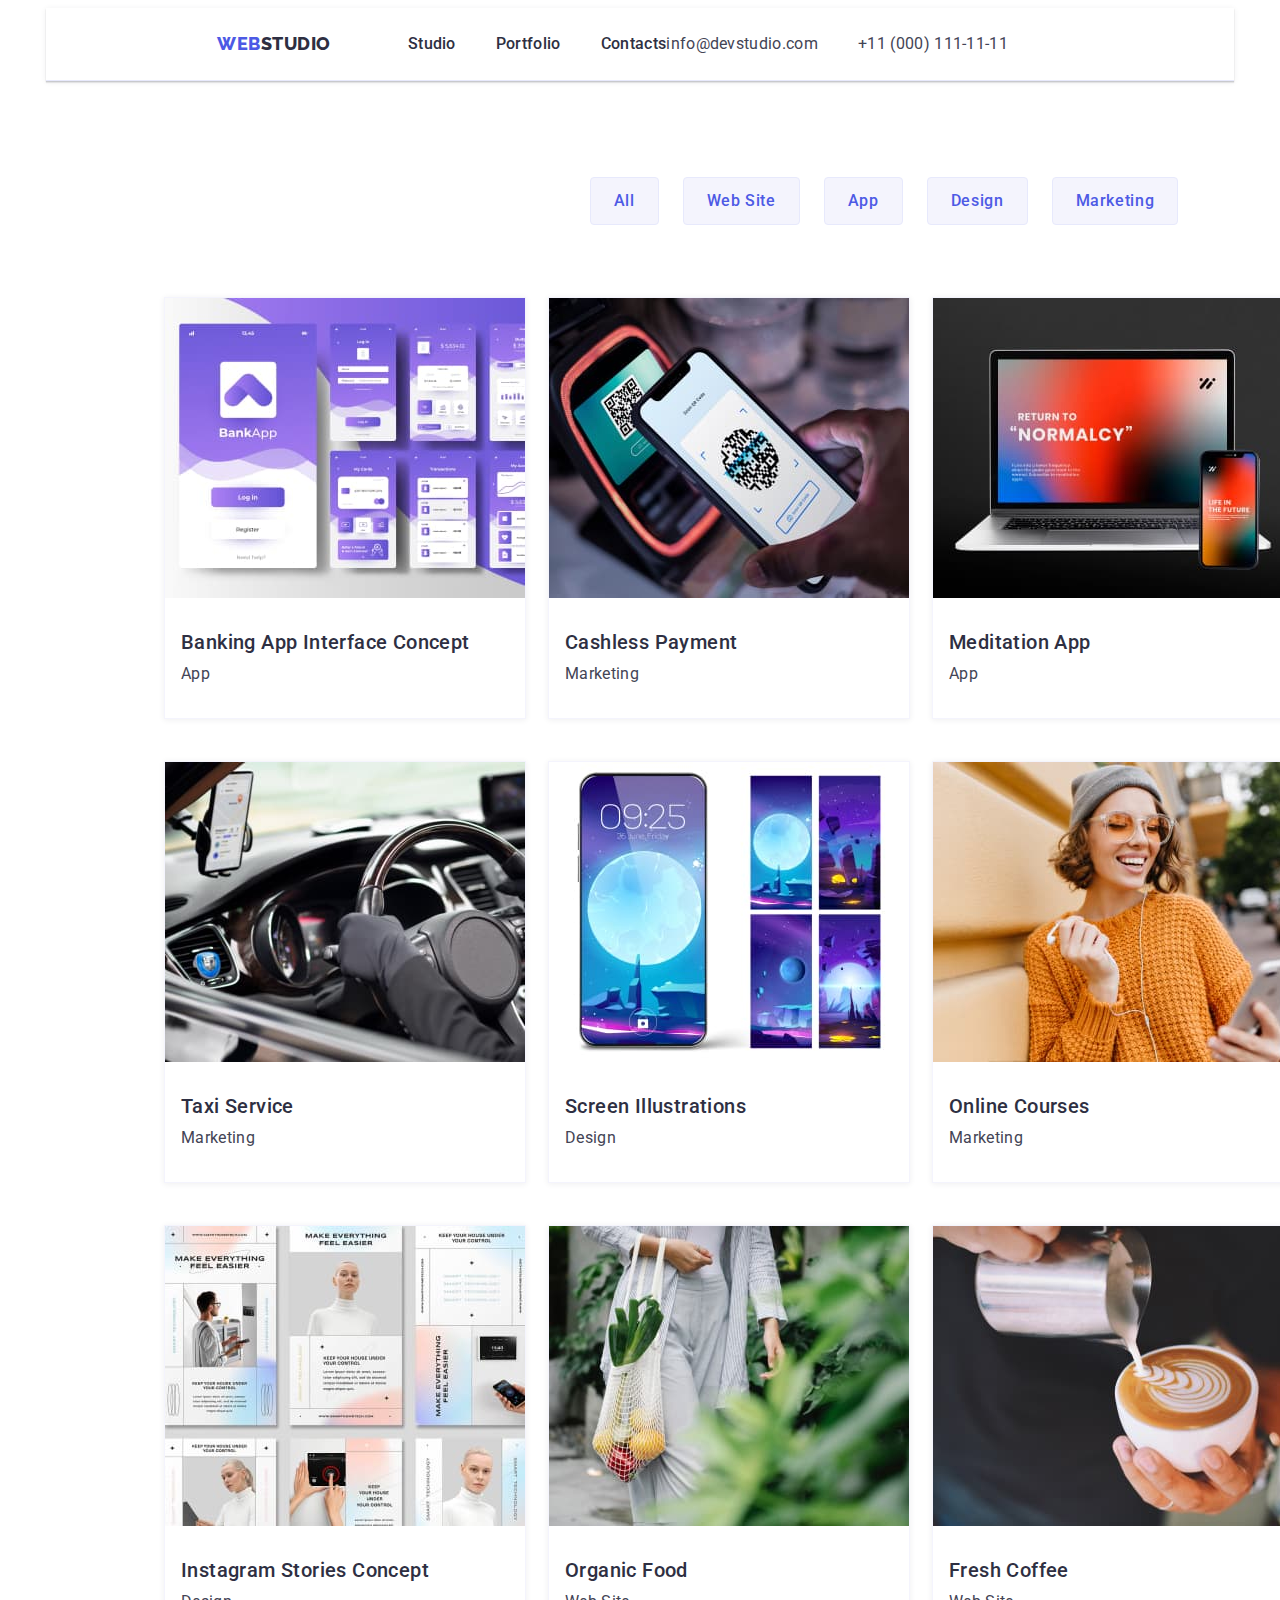
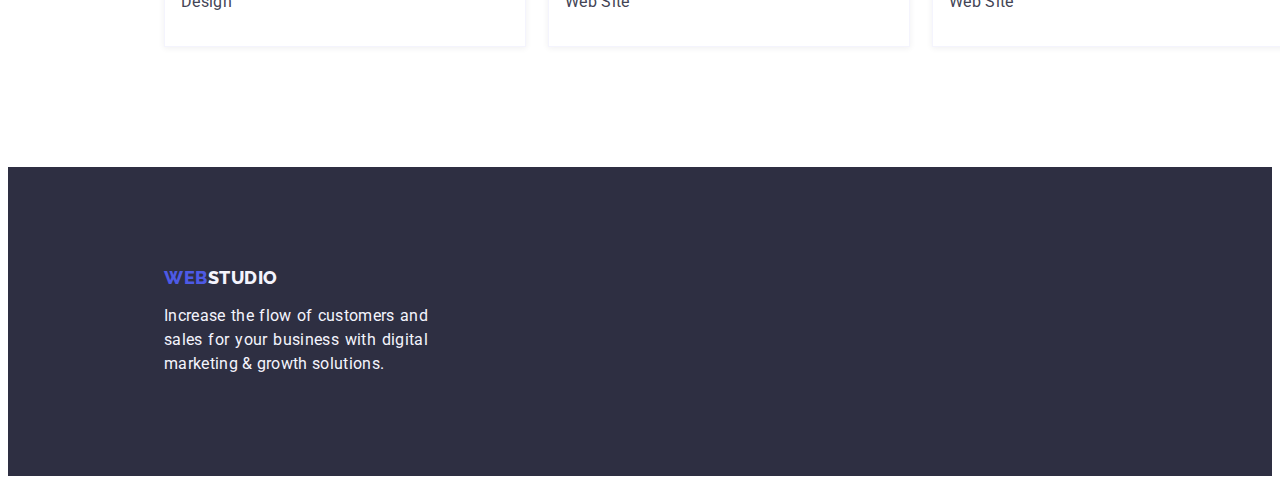
==== commit 171e7c95: "HW3 v1.1" ====
--- a/portfolio.html
+++ b/portfolio.html
@@ -22,7 +22,7 @@
   </head>
   <body>
     <!-- Header -->
-    <header>
+    <header class="header">
       <div class="header-container container">
         <a class="header-logo-left link" href="./index.html"
           >Web<span class="header-logo-right">Studio</span></a
--- a/css/main.css
+++ b/css/main.css
@@ -103,6 +103,17 @@
 
 /* Header */
 
+.header {
+  border-bottom: 1px solid var(--color-cornflower);
+  background: var(--color-white);
+  box-shadow: 0px 2px 1px rgba(46, 47, 66, 0.08),
+    0px 1px 1px rgba(46, 47, 66, 0.16), 0px 1px 6px rgba(46, 47, 66, 0.08);
+
+  width: 1158px;
+  margin: 0 auto;
+  padding: 0 15px 0 15px;
+}
+
 .header-container {
   display: flex;
   align-items: center;
@@ -130,7 +141,7 @@
 .header-nav {
   display: flex;
   align-items: center;
-  margin-right: 331px;
+  margin-right: 0 auto;
   gap: 40px;
 }
 
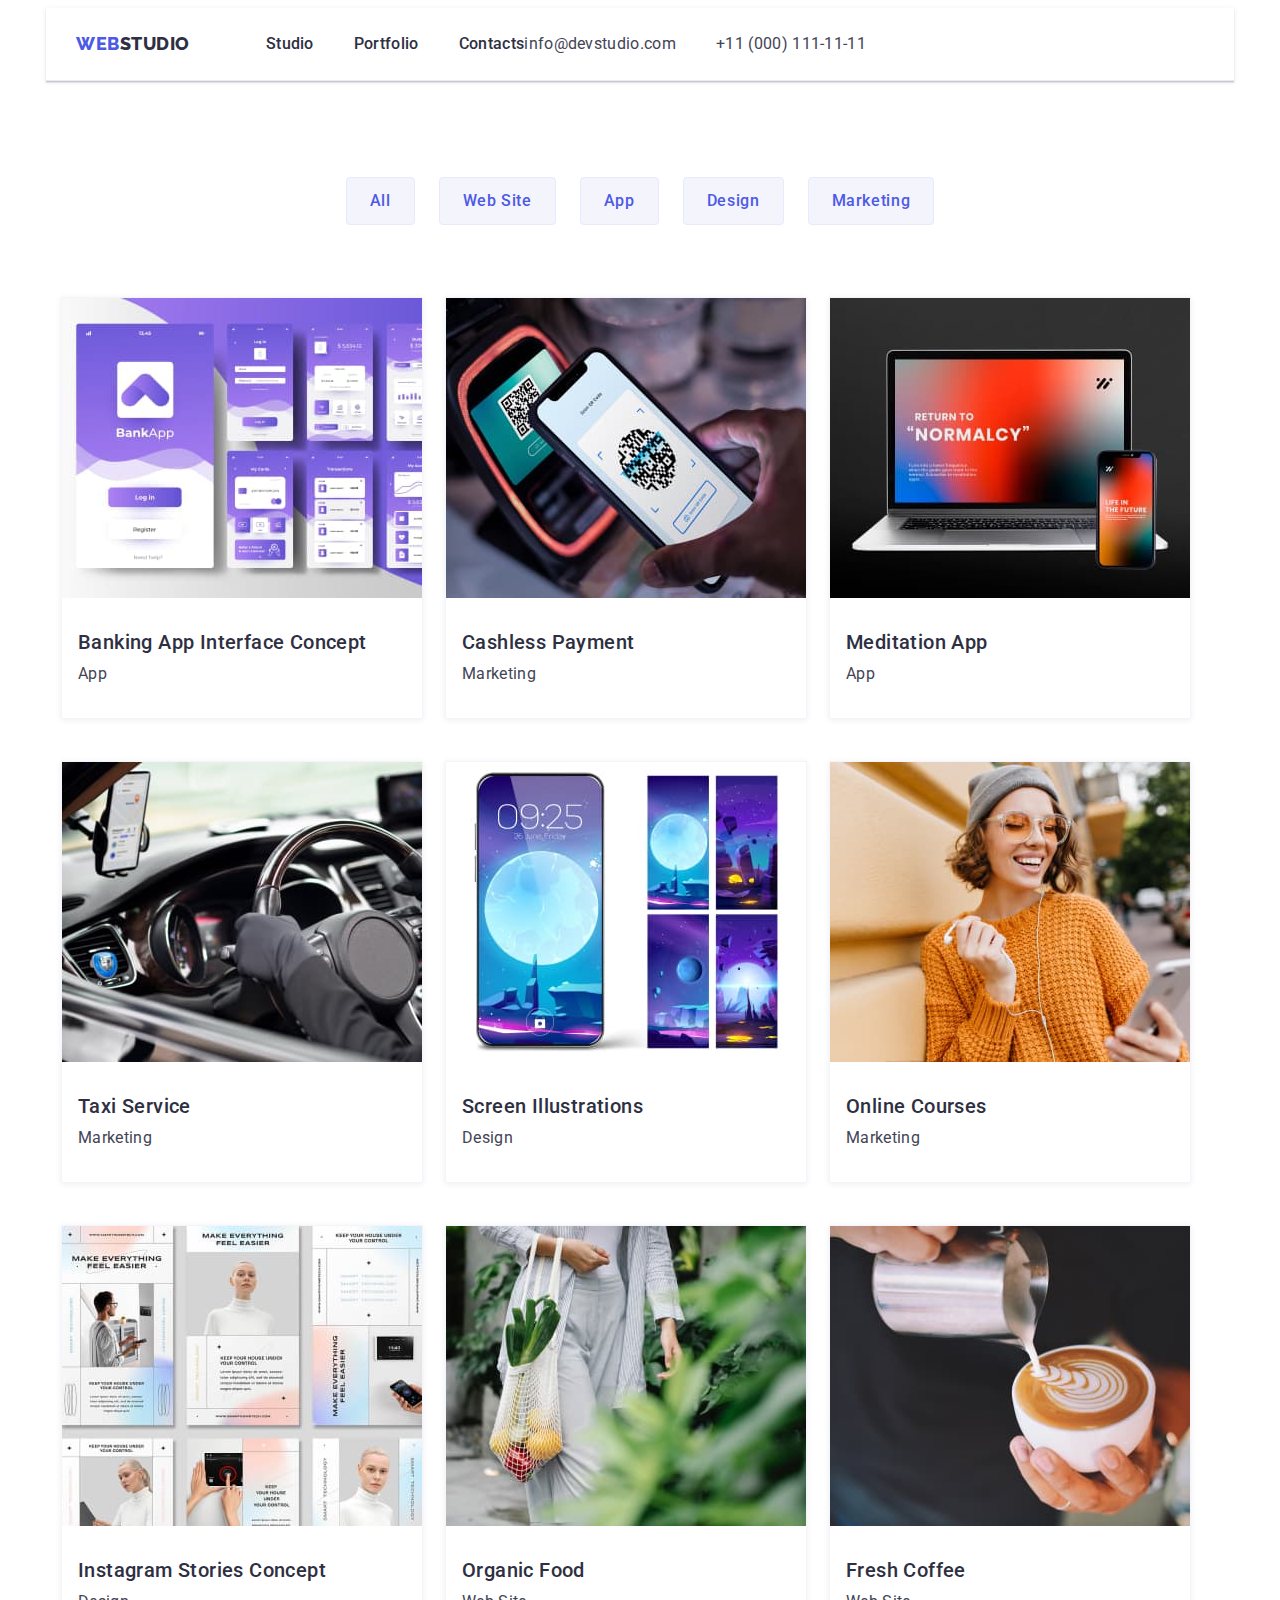
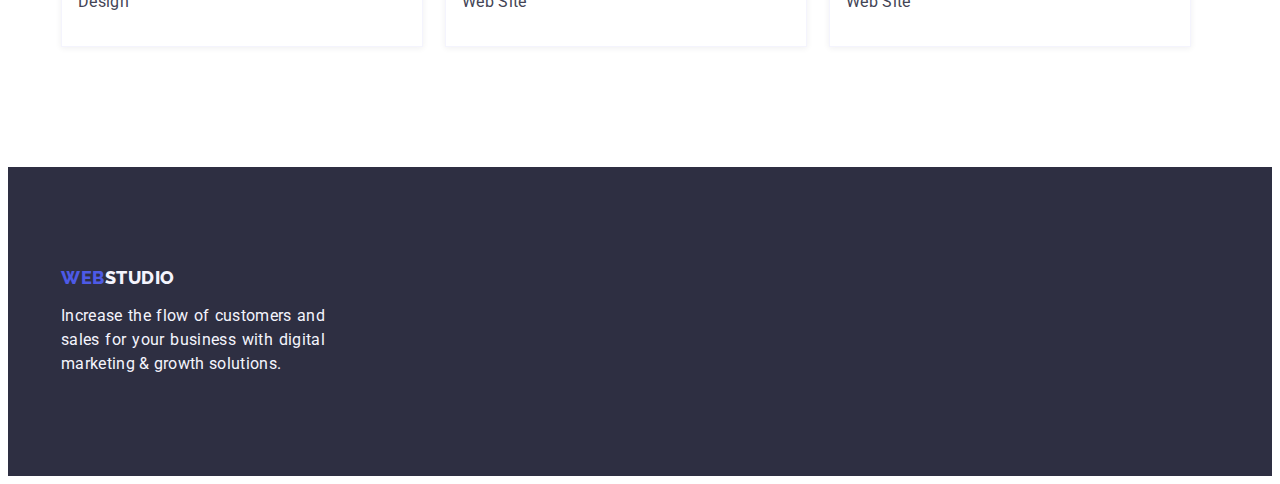
==== commit d7c32004: "HW3 v1.4" ====
--- a/portfolio.html
+++ b/portfolio.html
@@ -24,10 +24,10 @@
     <!-- Header -->
     <header class="header">
       <div class="header-container container">
-        <a class="header-logo-left link" href="./index.html"
-          >Web<span class="header-logo-right">Studio</span></a
-        >
-        <nav>
+        <nav class="header-container">
+          <a class="header-logo-left link" href="./index.html"
+            >Web<span class="header-logo-right">Studio</span></a
+          >
           <ul class="header-nav list">
             <li>
               <a class="header-nav-link link" href="./index.html">Studio</a>
--- a/css/main.css
+++ b/css/main.css
@@ -47,12 +47,13 @@
 
 button {
   cursor: pointer;
+  border: none;
 }
 
 .container {
-  width: 1440px;
+  width: 1158px;
   margin: 0 auto;
-  padding: 0 156px;
+  padding: 0 15px;
 
   /* outline: 2px solid red;
   outline-offset: -2px; */
@@ -131,7 +132,7 @@
 
   display: flex;
   align-items: center;
-  margin-right: 77px;
+  margin-right: 76px;
 }
 
 .header-logo-right {
@@ -185,12 +186,13 @@
 .hero {
   background-color: var(--color-navy-blue);
   height: 603px;
+  padding: 188px 0;
 }
 
 .hero-title {
   color: var(--color-white);
 
-  width: 492px;
+  max-width: 496px;
 
   font-size: 56px;
   font-weight: 600;
@@ -198,7 +200,7 @@
   text-align: center;
 
   margin: 0 auto;
-  padding: 192px 0 48px 0;
+  padding-bottom: 48px;
 }
 
 .hero-button {
@@ -213,8 +215,9 @@
   line-height: 1.5;
   letter-spacing: 0.04em;
 
-  display: flex;
-  align-items: flex-start;
+  display: block;
+  min-width: 169px;
+  height: 56px;
   padding: 16px 32px;
   gap: 10px;
   margin: 0 auto;
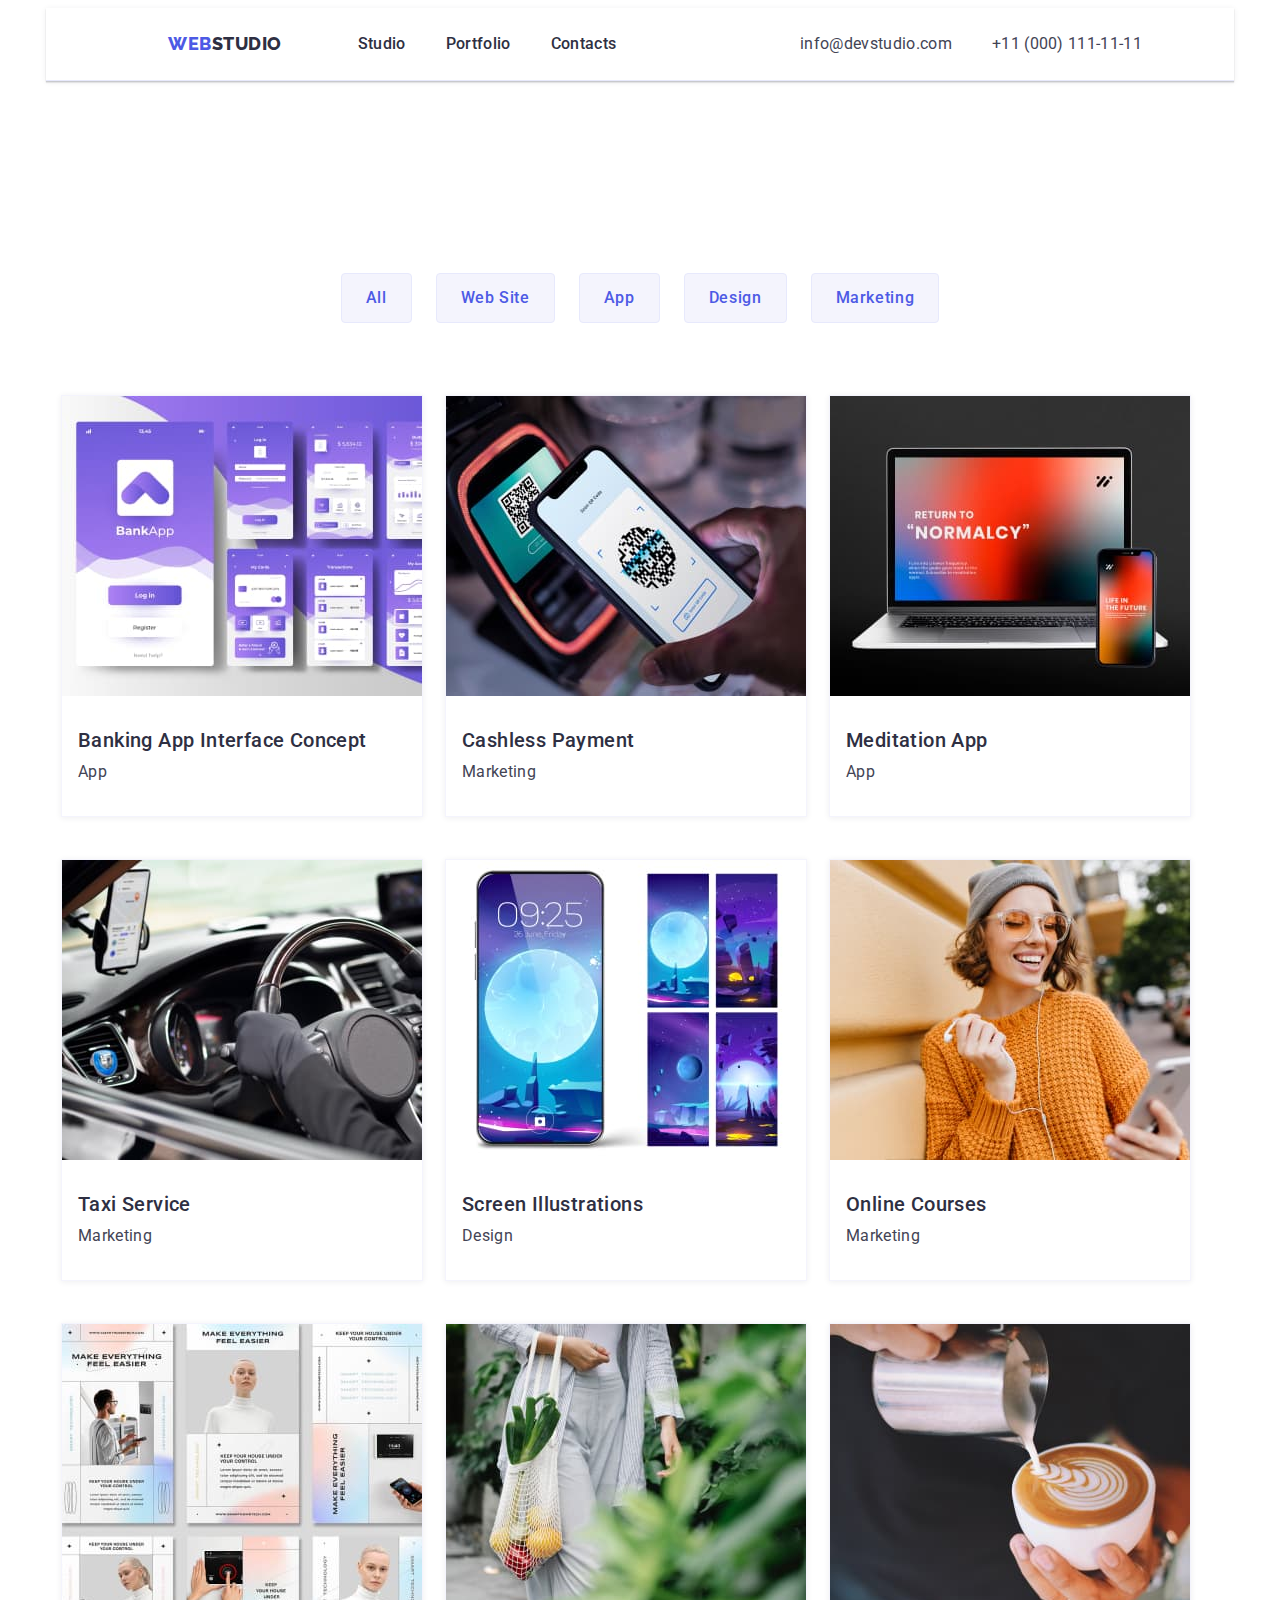
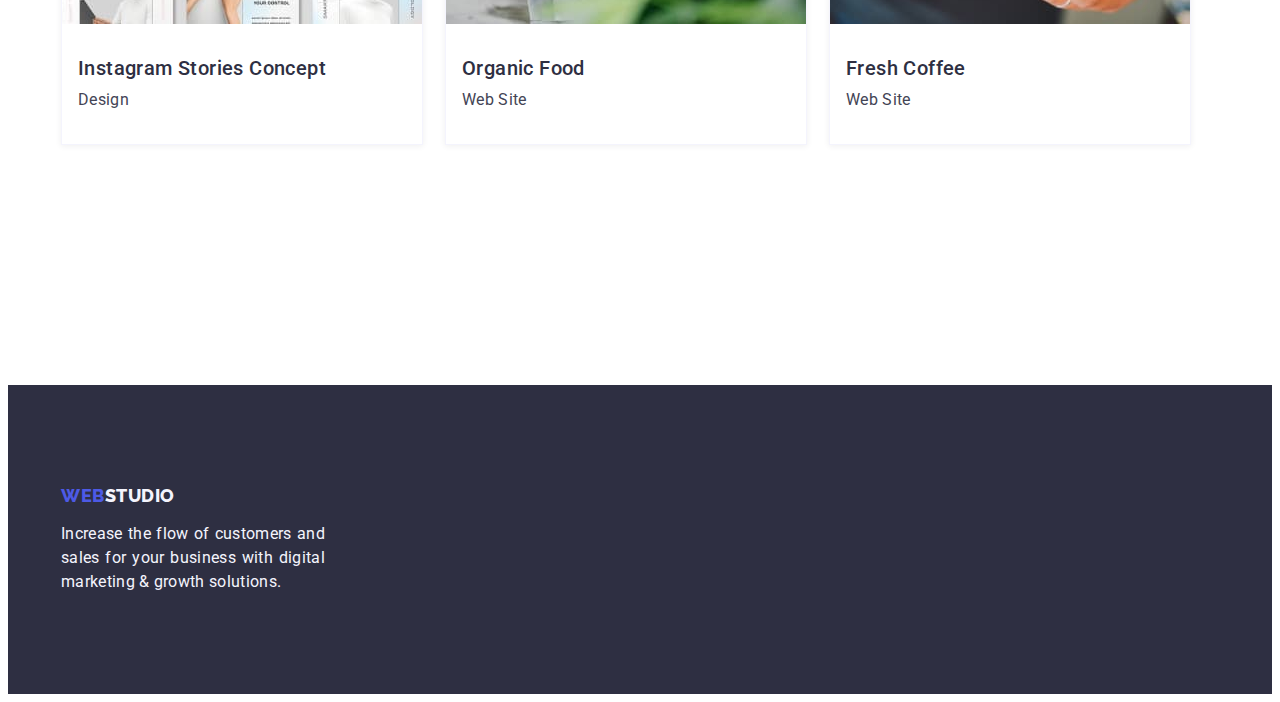
==== commit 28ec0576: "HW3 v1.8" ====
--- a/portfolio.html
+++ b/portfolio.html
@@ -61,7 +61,7 @@
     <!-- Main -->
     <main>
       <!-- Portfolio section -->
-      <section>
+      <section class="portfolio">
         <div class="container">
           <h1 hidden>Portfolio</h1>
           <!-- Filter / Kategoris -->
@@ -82,10 +82,8 @@
               <button class="filter-button" type="button">Marketing</button>
             </li>
           </ul>
-        </div>
-        <!-- Kategory -->
-        <div class="container">
-          <ul class="portfolio list">
+          <!-- Kategory -->
+          <ul class="portfolio-list list">
             <li class="portfolio-card">
               <a class="link" href="">
                 <img
--- a/css/main.css
+++ b/css/main.css
@@ -77,7 +77,7 @@
   text-transform: capitalize;
   letter-spacing: 0.02em;
 
-  padding: 120px 0 72px 0;
+  margin-bottom: 72px;
 }
 
 .title {
@@ -88,7 +88,7 @@
   line-height: 1.2;
   letter-spacing: 0.02em;
 
-  margin-top: 120px;
+  margin-bottom: 8px;
 }
 
 .text {
@@ -98,8 +98,6 @@
   max-width: 264px;
   line-height: 1.5;
   letter-spacing: 0.02em;
-
-  margin-top: 8px;
 }
 
 /* Header */
@@ -112,12 +110,13 @@
 
   width: 1158px;
   margin: 0 auto;
-  padding: 0 15px 0 15px;
+  padding: 0 15px;
 }
 
 .header-container {
   display: flex;
   align-items: center;
+  justify-content: space-around;
 }
 
 .header-logo-left {
@@ -231,27 +230,47 @@
 /* About section */
 
 .about {
+  padding: 120px 0;
+}
+
+.about-list {
   display: flex;
   gap: 24px;
 }
 
+.about-items {
+  width: calc((100% - 72px) / 4);
+}
+
 /* Gallery section */
 
 .gallery {
+  padding-bottom: 120px;
+}
+
+.gallery-list {
   display: flex;
   gap: 24px;
-  margin-bottom: 120px;
+}
+
+.gallery-items {
+  width: calc((100% - 48px) / 3);
 }
 
 /* Team section */
 
 .team {
   background-color: var(--color-cloud);
+  padding: 120px 0;
 }
 
 .team-list {
   display: flex;
   gap: 24px;
+}
+
+.team-items {
+  width: calc((100% - 72px) / 4);
 }
 
 .team-card {
@@ -260,21 +279,20 @@
   display: flex;
   flex-direction: column;
   align-items: center;
-  margin-bottom: 120px;
-}
-
-.team-title {
-  margin-top: 32px;
-}
-
-.team-text {
-  margin-bottom: 32px;
+  text-align: center;
+
+  border-radius: 0px 0px 4px 4px;
+}
+
+.team-info {
+  padding: 32px 16px;
 }
 
 /* Footer section */
 
 .footer {
   background-color: var(--color-navy-blue);
+  padding: 100px 0;
 }
 
 .logo-footer-left {
@@ -287,8 +305,8 @@
   letter-spacing: 0.03em;
   text-transform: uppercase;
 
-  display: block;
-  padding: 100px 0 16px 0;
+  display: inline-block;
+  margin-bottom: 16px;
 }
 
 .logo-footer-right {
@@ -301,7 +319,6 @@
   width: 264px;
 
   text-align: justify;
-  padding-bottom: 100px;
 }
 
 /* Portfolio section */
@@ -331,18 +348,24 @@
   flex-direction: row;
   justify-content: center;
   align-items: center;
-  padding: 11px 23px;
+  padding: 12px 24px;
 }
 
 .filter-button:hover,
 .filter-button:focus {
   color: var(--color-white);
   background-color: var(--color-ocean);
+
+  border: 1px solid transparent;
 }
 
 /* Portfolio */
 
 .portfolio {
+  padding: 96px 0 120px;
+}
+
+.portfolio-list {
   display: flex;
   flex-wrap: wrap;
   gap: 42px 22px;
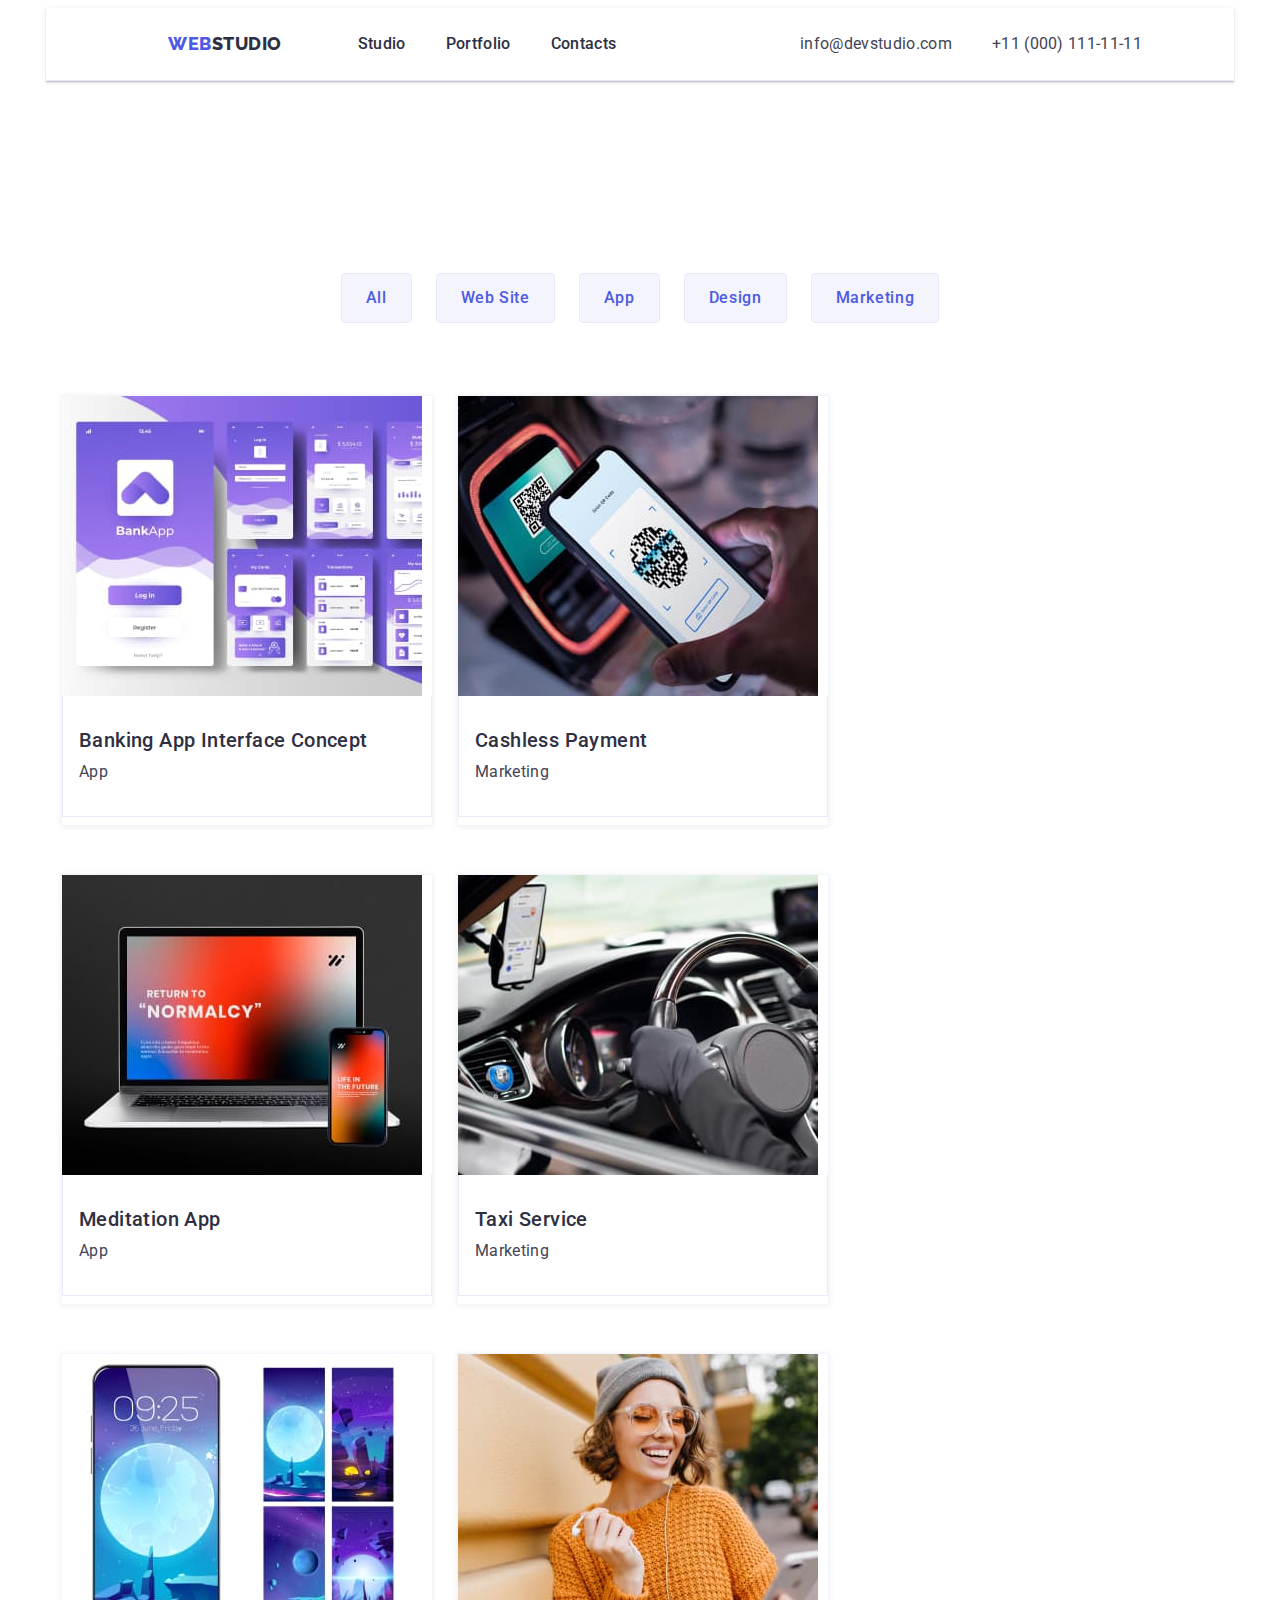
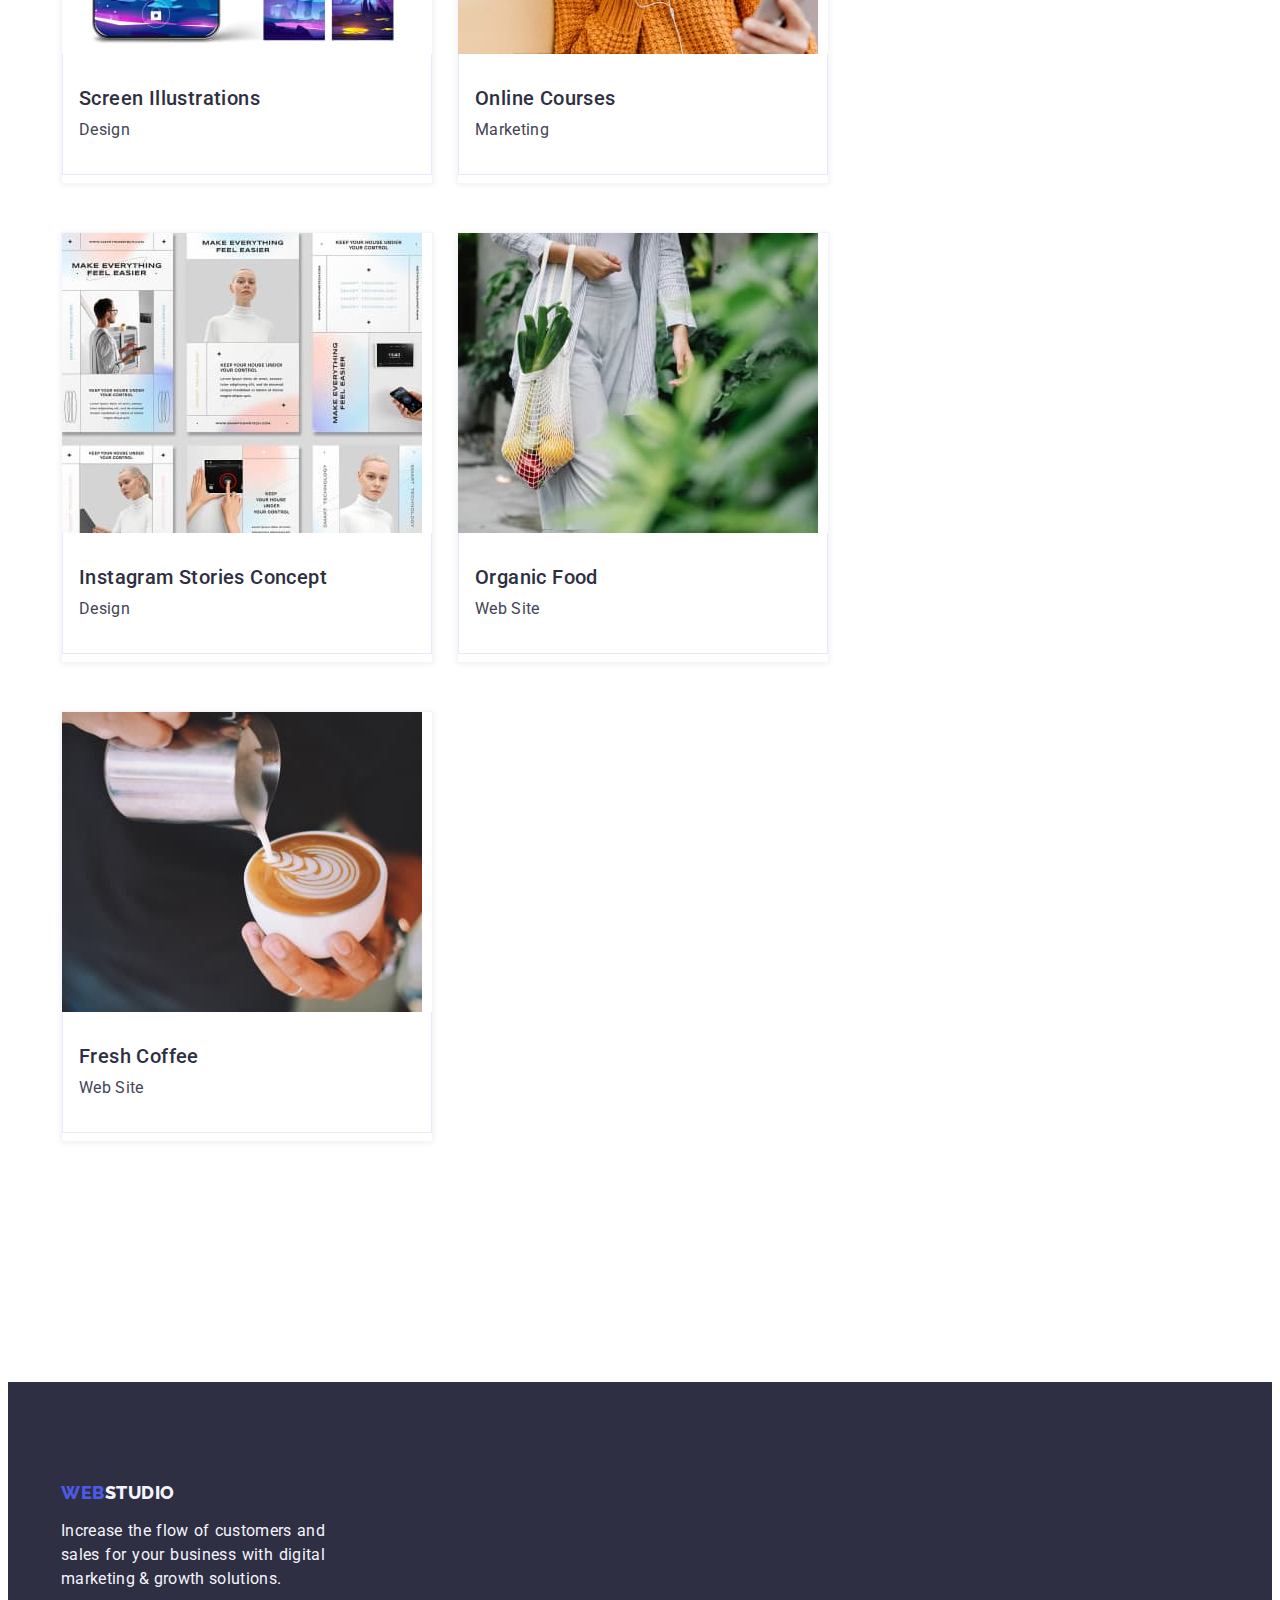
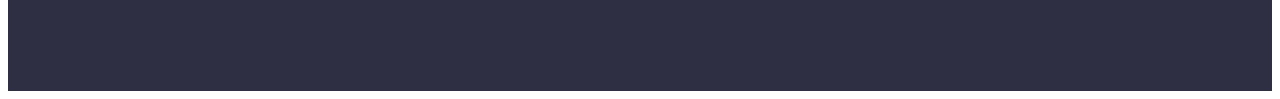
==== commit 27063bc5: "HW3 v1.9" ====
--- a/portfolio.html
+++ b/portfolio.html
@@ -92,10 +92,10 @@
                   width="360"
                   height="300"
                 />
-                <h2 class="title portfolio-title">
-                  Banking App Interface Concept
-                </h2>
-                <p class="text portfolio-text">App</p>
+                <div class="portfolio-info">
+                  <h2 class="title">Banking App Interface Concept</h2>
+                  <p class="text">App</p>
+                </div>
                 <p hidden class="text">
                   14 Stylish and User-Friendly App Design Concepts · Task
                   Manager App · Calorie Tracker App · Exotic Fruit Ecommerce App
@@ -111,8 +111,10 @@
                   width="360"
                   height="300"
                 />
-                <h2 class="title portfolio-title">Cashless Payment</h2>
-                <p class="text portfolio-text">Marketing</p>
+                <div class="portfolio-info">
+                  <h2 class="title">Cashless Payment</h2>
+                  <p class="text">Marketing</p>
+                </div>
                 <p hidden class="text">
                   14 Stylish and User-Friendly App Design Concepts · Task
                   Manager App · Calorie Tracker App · Exotic Fruit Ecommerce App
@@ -128,8 +130,10 @@
                   width="360"
                   height="300"
                 />
-                <h2 class="title portfolio-title">Meditation App</h2>
-                <p class="text portfolio-text">App</p>
+                <div class="portfolio-info">
+                  <h2 class="title">Meditation App</h2>
+                  <p class="text">App</p>
+                </div>
                 <p hidden class="text">
                   14 Stylish and User-Friendly App Design Concepts · Task
                   Manager App · Calorie Tracker App · Exotic Fruit Ecommerce App
@@ -145,8 +149,10 @@
                   width="360"
                   height="300"
                 />
-                <h2 class="title portfolio-title">Taxi Service</h2>
-                <p class="text portfolio-text">Marketing</p>
+                <div class="portfolio-info">
+                  <h2 class="title">Taxi Service</h2>
+                  <p class="text">Marketing</p>
+                </div>
                 <p hidden class="text">
                   14 Stylish and User-Friendly App Design Concepts · Task
                   Manager App · Calorie Tracker App · Exotic Fruit Ecommerce App
@@ -162,8 +168,10 @@
                   width="360"
                   height="300"
                 />
-                <h2 class="title portfolio-title">Screen Illustrations</h2>
-                <p class="text portfolio-text">Design</p>
+                <div class="portfolio-info">
+                  <h2 class="title">Screen Illustrations</h2>
+                  <p class="text">Design</p>
+                </div>
                 <p hidden class="text">
                   14 Stylish and User-Friendly App Design Concepts · Task
                   Manager App · Calorie Tracker App · Exotic Fruit Ecommerce App
@@ -179,8 +187,10 @@
                   width="360"
                   height="300"
                 />
-                <h2 class="title portfolio-title">Online Courses</h2>
-                <p class="text portfolio-text">Marketing</p>
+                <div class="portfolio-info">
+                  <h2 class="title">Online Courses</h2>
+                  <p class="text">Marketing</p>
+                </div>
                 <p hidden class="text">
                   14 Stylish and User-Friendly App Design Concepts · Task
                   Manager App · Calorie Tracker App · Exotic Fruit Ecommerce App
@@ -196,8 +206,10 @@
                   width="360"
                   height="300"
                 />
-                <h2 class="title portfolio-title">Instagram Stories Concept</h2>
-                <p class="text portfolio-text">Design</p>
+                <div class="portfolio-info">
+                  <h2 class="title">Instagram Stories Concept</h2>
+                  <p class="text">Design</p>
+                </div>
                 <p hidden class="text">
                   14 Stylish and User-Friendly App Design Concepts · Task
                   Manager App · Calorie Tracker App · Exotic Fruit Ecommerce App
@@ -213,8 +225,10 @@
                   width="360"
                   height="300"
                 />
-                <h2 class="title portfolio-title">Organic Food</h2>
-                <p class="text portfolio-text">Web Site</p>
+                <div class="portfolio-info">
+                  <h2 class="title">Organic Food</h2>
+                  <p class="text">Web Site</p>
+                </div>
                 <p hidden class="text">
                   14 Stylish and User-Friendly App Design Concepts · Task
                   Manager App · Calorie Tracker App · Exotic Fruit Ecommerce App
@@ -230,8 +244,10 @@
                   width="360"
                   height="300"
                 />
-                <h2 class="title portfolio-title">Fresh Coffee</h2>
-                <p class="text portfolio-text">Web Site</p>
+                <div class="portfolio-info">
+                  <h2 class="title">Fresh Coffee</h2>
+                  <p class="text">Web Site</p>
+                </div>
                 <p hidden class="text">
                   14 Stylish and User-Friendly App Design Concepts · Task
                   Manager App · Calorie Tracker App · Exotic Fruit Ecommerce App
--- a/css/main.css
+++ b/css/main.css
@@ -368,20 +368,22 @@
 .portfolio-list {
   display: flex;
   flex-wrap: wrap;
-  gap: 42px 22px;
   margin-bottom: 120px;
+  column-gap: 24px;
+  row-gap: 48px;
 }
 
 .portfolio-card {
   background: var(--color-white);
   border: 0.5px solid var(--color-cloud);
   box-shadow: 0px 1px 6px rgba(46, 47, 66, 0.08);
-}
-
-.portfolio-title {
-  margin: 32px 0 0 16px;
-}
-
-.portfolio-text {
-  margin: 8px 0 32px 16px;
-}
+
+  width: calc((100% - 48px) / 3);
+}
+
+.portfolio-info {
+  padding: 32px 16px;
+  border: 1px solid var(--color-cornflower);
+  border-top: none;
+  margin-bottom: 8px;
+}
